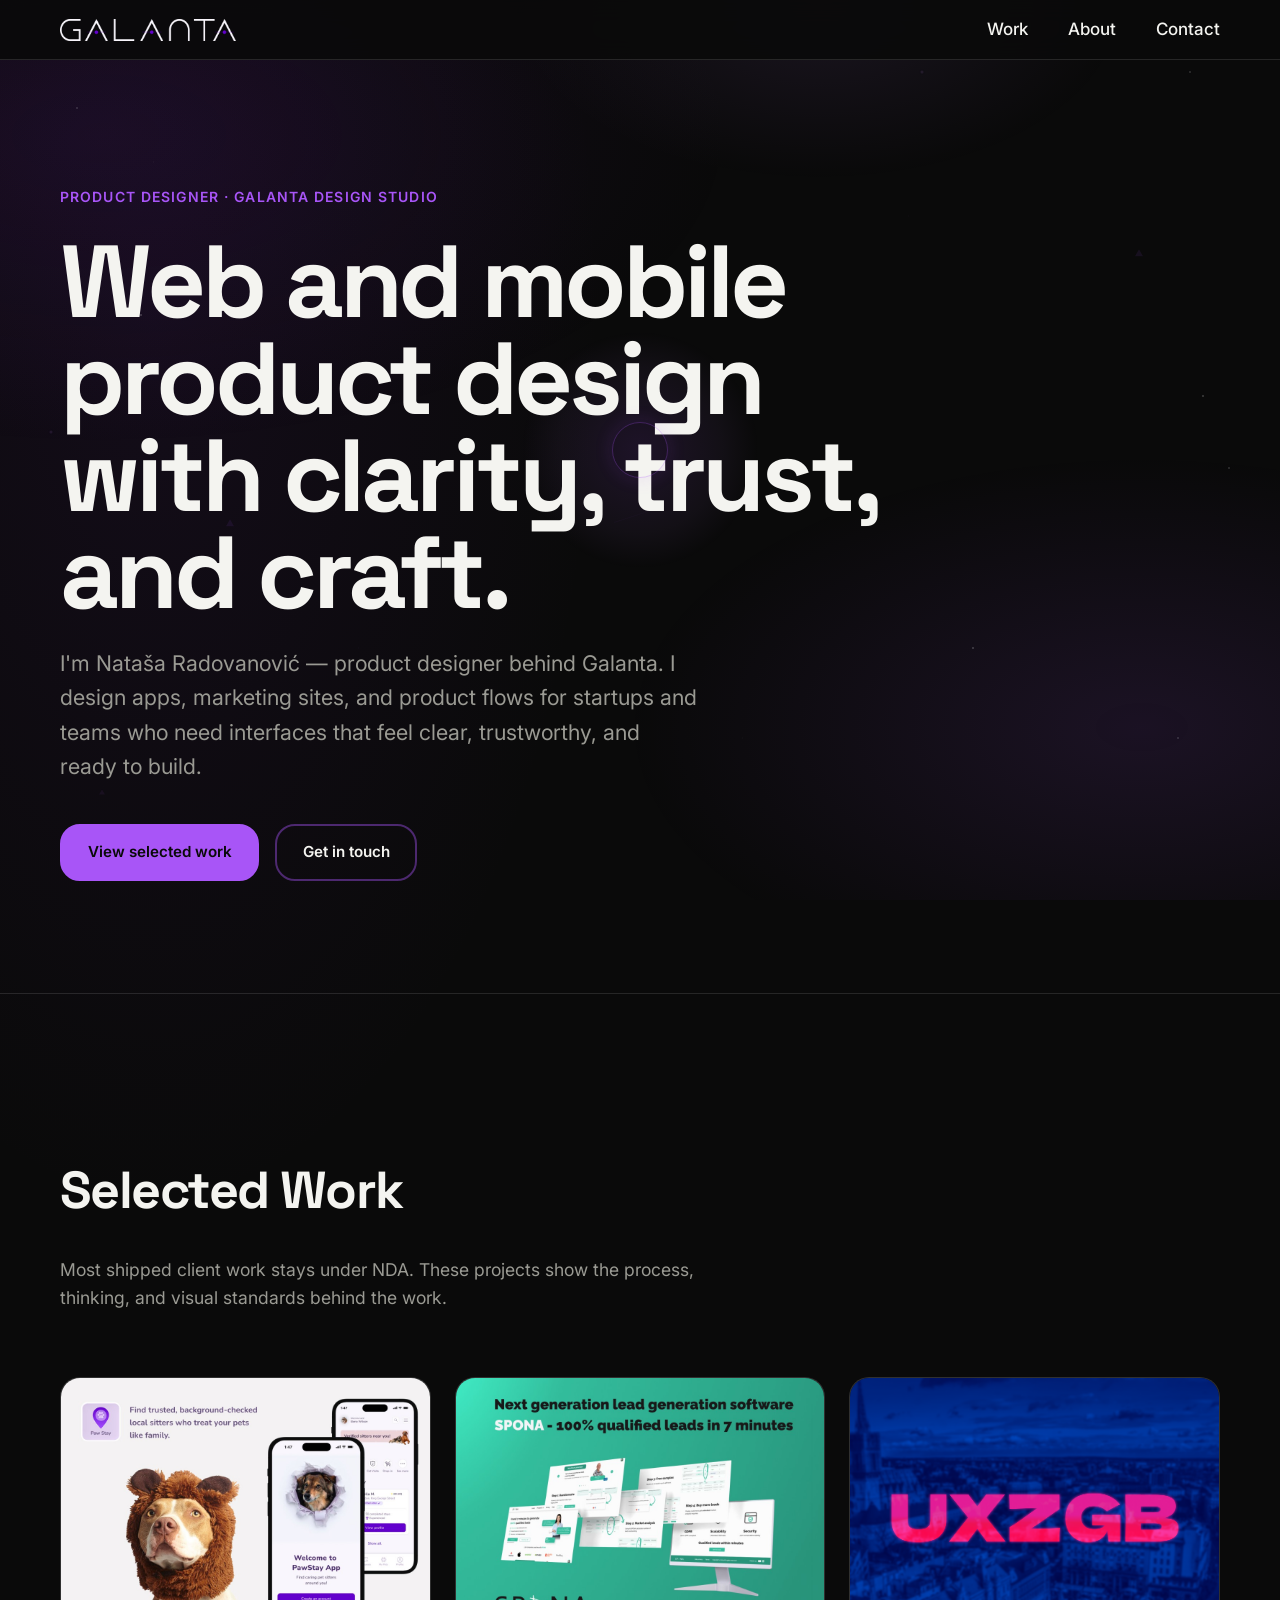
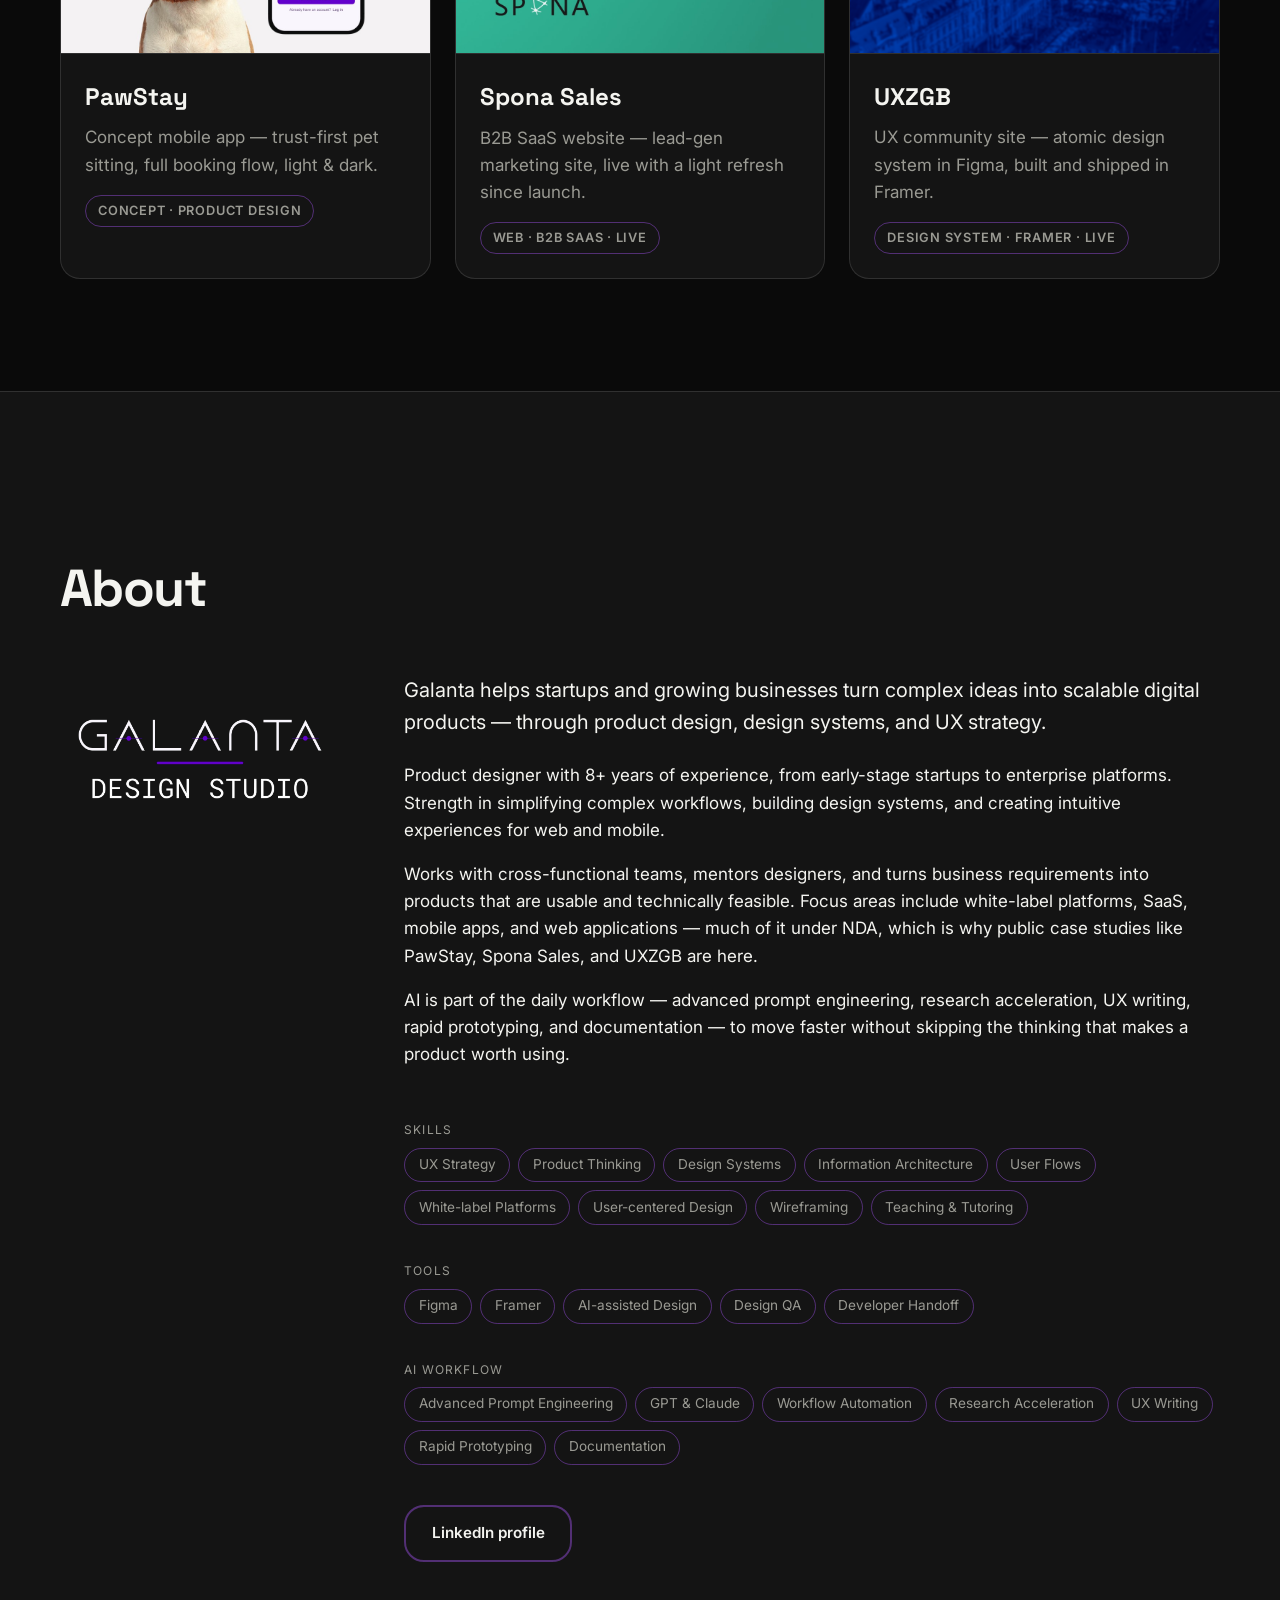
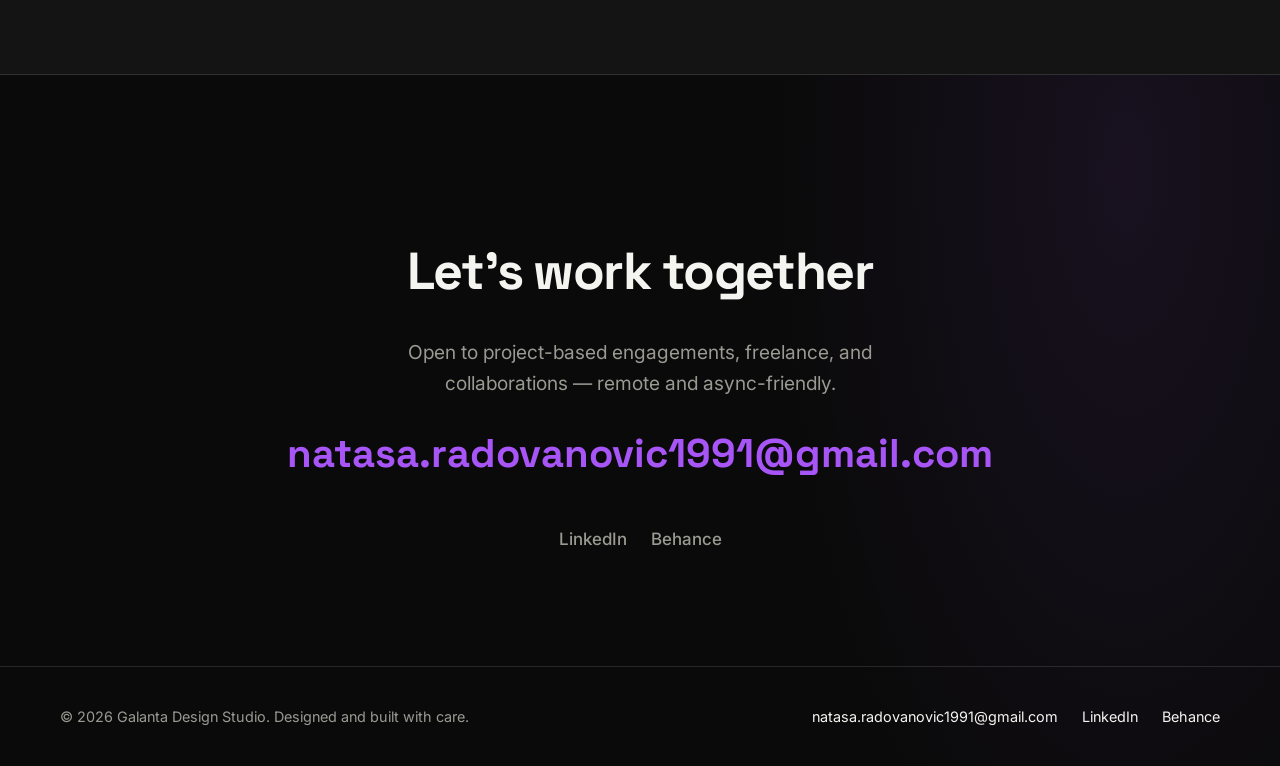
==== index.html @ ef981f68 "Spremno za objavu: responzivni sajt, mobilni meni, favicon i G ikonica. Ugrađena navigacija u HTML, " ====
<!DOCTYPE html>
<html lang="en">
<head>
  <meta charset="UTF-8">
  <meta name="viewport" content="width=device-width, initial-scale=1.0">
  <link rel="icon" href="/assets/images/galanta/favicon.png" type="image/png" sizes="32x32">
  <link rel="apple-touch-icon" href="/assets/images/galanta/icon-app.png">
  <title>Galanta Design Studio — Product Designer</title>
  <meta name="description" content="Galanta Design Studio — product design for web and mobile. Clarity, trust, and craft. Portfolio of Nataša Radovanović.">
  <meta name="author" content="Nataša Radovanović">
  <link rel="preconnect" href="https://fonts.googleapis.com">
  <link rel="preconnect" href="https://fonts.gstatic.com" crossorigin>
  <link href="https://fonts.googleapis.com/css2?family=Inter:wght@400;500;600&family=Space+Grotesk:wght@500;700&display=swap" rel="stylesheet">
  <link rel="stylesheet" href="assets/css/styles.css?v=5">
  <link rel="stylesheet" href="assets/css/effects.css?v=41">
  <script>
    if ('serviceWorker' in navigator) {
      navigator.serviceWorker.getRegistrations().then(function (regs) {
        regs.forEach(function (r) { r.unregister(); });
      });
    }
  </script>
</head>
<body>
  <a href="#main" class="skip-link">Skip to main content</a>
  <header class="site-header">
    <div class="container header__inner">
      <a class="logo" href="index.html" aria-label="Galanta Design Studio — Home">
        <img class="logo__image" src="/assets/images/galanta/logo-nav.png" alt="" width="1024" height="129">
      </a>
      <nav class="main-nav" aria-label="Primary navigation">
        <a href="#work">Work</a>
        <a href="#about">About</a>
        <a href="#contact">Contact</a>
      </nav>
      <button type="button" class="menu-toggle" aria-expanded="false" aria-controls="mobile-menu" aria-label="Open menu">
        <span class="menu-toggle__bar"></span>
        <span class="menu-toggle__bar"></span>
        <span class="menu-toggle__bar"></span>
      </button>
    </div>
  </header>
  <div id="mobile-menu" class="mobile-menu" hidden>
    <div class="mobile-menu__backdrop" data-menu-close tabindex="-1" aria-hidden="true"></div>
    <div class="mobile-menu__panel">
      <a class="mobile-menu__icon-link" href="index.html" aria-label="Galanta — Home">
        <img class="mobile-menu__icon" src="/assets/images/galanta/icon-app.png" alt="" width="80" height="80">
      </a>
      <nav class="mobile-menu__nav" aria-label="Mobile navigation">
        <a class="mobile-menu__link" href="#work">Work</a>
        <a class="mobile-menu__link" href="#about">About</a>
        <a class="mobile-menu__link" href="#contact">Contact</a>
      </nav>
    </div>
  </div>
  <main id="main">
    <section class="hero" id="hero">
      <div class="container">
        <p class="hero__eyebrow">Product Designer · Galanta Design Studio</p>
        <h1 class="hero__title">Web and mobile product design with clarity, trust, and craft.</h1>
        <p class="hero__subtitle">I'm Nataša Radovanović — product designer behind Galanta. I design apps, marketing sites, and product flows for startups and teams who need interfaces that feel clear, trustworthy, and ready to build.</p>
        <div class="hero__actions">
          <a href="#work" class="button button--primary">View selected work</a>
          <a href="#contact" class="button button--secondary">Get in touch</a>
        </div>
      </div>
    </section>

    <section class="work" id="work">
      <div class="container">
        <h2 class="section-title">Selected Work</h2>
        <p class="section-lead">Most shipped client work stays under NDA. These projects show the process, thinking, and visual standards behind the work.</p>
        <div class="work__grid" data-partial="partials/work-grid.html"></div>
      </div>
    </section>

    <section class="about" id="about">
      <div class="container">
        <h2 class="section-title">About</h2>
        <div class="about__layout">
          <div class="about__visual">
            <img class="about__logo" src="assets/images/galanta/logo-about.png" alt="Galanta Design Studio" width="1024" height="768" loading="lazy">
          </div>
          <div class="about__text">
            <p class="lead">Galanta helps startups and growing businesses turn complex ideas into scalable digital products — through product design, design systems, and UX strategy.</p>
            <p>Product designer with 8+ years of experience, from early-stage startups to enterprise platforms. Strength in simplifying complex workflows, building design systems, and creating intuitive experiences for web and mobile.</p>
            <p>Works with cross-functional teams, mentors designers, and turns business requirements into products that are usable and technically feasible. Focus areas include white-label platforms, SaaS, mobile apps, and web applications — much of it under NDA, which is why public case studies like PawStay, Spona Sales, and UXZGB are here.</p>
            <p>AI is part of the daily workflow — advanced prompt engineering, research acceleration, UX writing, rapid prototyping, and documentation — to move faster without skipping the thinking that makes a product worth using.</p>
            <div class="about__tag-groups">
              <div class="about__tag-group">
                <p class="about__tag-label">Skills</p>
                <ul class="about__tools">
                  <li>UX Strategy</li>
                  <li>Product Thinking</li>
                  <li>Design Systems</li>
                  <li>Information Architecture</li>
                  <li>User Flows</li>
                  <li>White-label Platforms</li>
                  <li>User-centered Design</li>
                  <li>Wireframing</li>
                  <li>Teaching &amp; Tutoring</li>
                </ul>
              </div>
              <div class="about__tag-group">
                <p class="about__tag-label">Tools</p>
                <ul class="about__tools">
                  <li>Figma</li>
                  <li>Framer</li>
                  <li>AI-assisted Design</li>
                  <li>Design QA</li>
                  <li>Developer Handoff</li>
                </ul>
              </div>
              <div class="about__tag-group">
                <p class="about__tag-label">AI workflow</p>
                <ul class="about__tools">
                  <li>Advanced Prompt Engineering</li>
                  <li>GPT &amp; Claude</li>
                  <li>Workflow Automation</li>
                  <li>Research Acceleration</li>
                  <li>UX Writing</li>
                  <li>Rapid Prototyping</li>
                  <li>Documentation</li>
                </ul>
              </div>
            </div>
            <a href="https://www.linkedin.com/in/natasa-radovanovic-b51b3b107/" class="button button--secondary" target="_blank" rel="noopener noreferrer">LinkedIn profile</a>
          </div>
        </div>
      </div>
    </section>

    <section class="contact" id="contact">
      <div class="container">
        <h2 class="section-title">Let's work together</h2>
        <p class="contact__text">Open to project-based engagements, freelance, and collaborations — remote and async-friendly.</p>
        <a href="mailto:natasa.radovanovic1991@gmail.com" class="contact__email">natasa.radovanovic1991@gmail.com</a>
        <div class="contact__socials">
          <a href="https://www.linkedin.com/in/natasa-radovanovic-b51b3b107/" target="_blank" rel="noopener noreferrer">LinkedIn</a>
          <a href="https://www.behance.net/natasaradovanovic" target="_blank" rel="noopener noreferrer">Behance</a>
        </div>
      </div>
    </section>
  </main>
  <footer class="site-footer" data-partial="partials/footer.html"></footer>
  <script src="assets/js/main.js?v=42" defer></script>
</body>
</html>
---- assets/css/styles.css ----
@import url('effects.css');

:root {
  --color-bg: #0a0a0a;
  --color-surface: #141414;
  --color-text: #f4f4f0;
  --color-muted: #9a9a93;
  --color-accent: #a855f7;
  --color-accent-hover: #c084fc;
  --color-accent-outline: rgba(168, 85, 247, 0.42);
  --color-accent-soft: rgba(168, 85, 247, 0.14);
  --color-border: rgba(244, 244, 240, 0.12);
  --font-display: 'Space Grotesk', sans-serif;
  --font-body: 'Inter', system-ui, -apple-system, sans-serif;
  --radius: 20px;
  --radius-pill: 20px;
  --max-width: 1160px;
  --nav-break: 800px;
  --space-xs: 0.5rem;
  --space-sm: 1rem;
  --space-md: 1.5rem;
  --space-lg: 2.5rem;
  --space-xl: 4rem;
  --space-2xl: 7rem;
}

*, *::before, *::after {
  box-sizing: border-box;
}

html {
  scroll-behavior: smooth;
  -webkit-text-size-adjust: 100%;
  text-size-adjust: 100%;
}

body {
  margin: 0;
  background: var(--color-bg);
  color: var(--color-text);
  font-family: var(--font-body);
  font-size: 1.0625rem;
  line-height: 1.6;
  -webkit-font-smoothing: antialiased;
  overflow-x: hidden;
}

img {
  max-width: 100%;
  display: block;
}

a {
  color: var(--color-text);
  text-decoration: none;
}

:focus-visible {
  outline: 3px solid var(--color-accent);
  outline-offset: 2px;
}

.skip-link {
  position: absolute;
  top: -100%;
  left: var(--space-sm);
  background: var(--color-accent);
  color: var(--color-bg);
  padding: var(--space-xs) var(--space-sm);
  font-weight: 600;
  z-index: 100;
}

.skip-link:focus {
  top: var(--space-sm);
}

.container {
  width: min(100% - var(--space-lg) * 2, var(--max-width));
  margin-inline: auto;
}

.section-title {
  font-family: var(--font-display);
  font-size: clamp(2rem, 5vw, 3.25rem);
  font-weight: 700;
  margin-bottom: var(--space-md);
  letter-spacing: -0.03em;
}

.section-lead {
  max-width: 640px;
  color: var(--color-muted);
  font-size: 1.1rem;
  margin: 0 0 var(--space-xl);
}

.button {
  display: inline-flex;
  align-items: center;
  justify-content: center;
  padding: 0.9rem 1.6rem;
  font-family: var(--font-body);
  font-weight: 600;
  font-size: 0.95rem;
  border: 2px solid transparent;
  border-radius: var(--radius);
  cursor: pointer;
  transition: background 0.2s ease, border-color 0.2s ease, color 0.2s ease, transform 0.15s ease;
}

@media (hover: hover) and (pointer: fine) {
  .button:hover {
    transform: translateY(-2px);
  }
}

.button--primary {
  background: var(--color-accent);
  color: var(--color-bg);
  border-color: var(--color-accent);
}

.button--primary:hover {
  background: var(--color-accent-hover);
  border-color: var(--color-accent-hover);
}

.button--secondary {
  background: transparent;
  color: var(--color-text);
  border-color: var(--color-accent-outline);
}

.button--secondary:hover {
  background: var(--color-accent-soft);
  color: var(--color-text);
  border-color: var(--color-accent-hover);
}

.site-header {
  position: sticky;
  top: 0;
  z-index: 100;
  background: rgba(10, 10, 10, 0.92);
  backdrop-filter: blur(12px);
  -webkit-backdrop-filter: blur(12px);
  border-bottom: 1px solid var(--color-border);
}

body.menu-open .site-header {
  z-index: 210;
}

body.menu-open {
  overflow: hidden;
}

.header__inner {
  display: flex;
  align-items: center;
  justify-content: space-between;
  padding-block: var(--space-sm);
}

.logo {
  display: inline-flex;
  align-items: center;
  line-height: 0;
  background: transparent;
}

.logo__image {
  display: block;
  height: auto;
  width: auto;
  max-height: clamp(1.2rem, 3.2vw, 2rem);
  max-width: min(11rem, 52vw);
  background: transparent;
}

.main-nav {
  display: flex;
  gap: var(--space-lg);
}

.main-nav a {
  font-weight: 500;
  position: relative;
}

.main-nav a::after {
  content: '';
  position: absolute;
  bottom: -4px;
  left: 0;
  width: 0;
  height: 2px;
  background: var(--color-accent);
  transition: width 0.2s ease;
}

.main-nav a:hover::after {
  width: 100%;
}

.menu-toggle {
  display: none;
  flex-direction: column;
  justify-content: center;
  align-items: center;
  gap: 5px;
  width: 44px;
  height: 44px;
  background: transparent;
  border: none;
  padding: 0;
  cursor: pointer;
  z-index: 211;
  flex-shrink: 0;
  position: relative;
}

.menu-toggle__bar {
  display: block;
  width: 26px;
  height: 2px;
  background: var(--color-text);
  border-radius: 1px;
  transition: transform 0.25s ease, opacity 0.2s ease;
  transform-origin: center;
}

.menu-toggle[aria-expanded='true'] .menu-toggle__bar:nth-child(1) {
  transform: translateY(7px) rotate(45deg);
}

.menu-toggle[aria-expanded='true'] .menu-toggle__bar:nth-child(2) {
  opacity: 0;
}

.menu-toggle[aria-expanded='true'] .menu-toggle__bar:nth-child(3) {
  transform: translateY(-7px) rotate(-45deg);
}

.mobile-menu {
  position: fixed;
  inset: 0;
  z-index: 200;
}

.mobile-menu[hidden] {
  display: none !important;
}

.mobile-menu:not([hidden]) {
  display: block;
}

.mobile-menu__backdrop {
  position: absolute;
  inset: 0;
  background: rgba(8, 8, 8, 0.82);
  backdrop-filter: blur(10px);
  -webkit-backdrop-filter: blur(10px);
  opacity: 0;
  transition: opacity 0.3s ease;
}

.mobile-menu:not([hidden]) .mobile-menu__backdrop {
  opacity: 1;
}

.mobile-menu__panel {
  position: relative;
  z-index: 1;
  display: flex;
  flex-direction: column;
  align-items: center;
  justify-content: center;
  min-height: 100%;
  padding: calc(var(--space-xl) + 3rem) var(--space-md) var(--space-xl);
  opacity: 0;
  transform: translateY(12px);
  transition: opacity 0.3s ease, transform 0.3s ease;
}

.mobile-menu:not([hidden]) .mobile-menu__panel {
  opacity: 1;
  transform: translateY(0);
}

.mobile-menu__icon-link {
  position: absolute;
  top: var(--space-md);
  left: var(--space-md);
  line-height: 0;
}

.mobile-menu__icon {
  display: block;
  width: 44px;
  height: 44px;
  border-radius: 10px;
}

.mobile-menu__nav {
  display: flex;
  flex-direction: column;
  align-items: center;
  gap: var(--space-sm);
  width: 100%;
  max-width: 280px;
}

.mobile-menu__link {
  display: block;
  width: 100%;
  padding: 0.85rem 1.25rem;
  font-family: var(--font-display);
  font-size: clamp(1.75rem, 8vw, 2.25rem);
  font-weight: 700;
  text-align: center;
  letter-spacing: -0.02em;
  color: var(--color-text);
  border: 1px solid transparent;
  border-radius: var(--radius);
  transition: background 0.2s ease, border-color 0.2s ease, color 0.2s ease;
}

.mobile-menu__link:active,
.mobile-menu__link:focus-visible {
  background: var(--color-accent-soft);
  border-color: var(--color-accent-outline);
  color: var(--color-accent-hover);
}

@media (hover: hover) and (pointer: fine) {
  .mobile-menu__link:hover {
    background: var(--color-accent-soft);
    border-color: var(--color-accent-hover);
    color: var(--color-accent-hover);
  }
}

.hero {
  padding-block: var(--space-2xl);
  border-bottom: 1px solid var(--color-border);
}

.hero__eyebrow {
  color: var(--color-accent);
  font-weight: 600;
  text-transform: uppercase;
  letter-spacing: 0.08em;
  font-size: 0.875rem;
  margin-bottom: var(--space-md);
}

.hero__title {
  font-family: var(--font-display);
  font-size: clamp(2.75rem, 8vw, 6.5rem);
  font-weight: 700;
  line-height: 0.95;
  letter-spacing: -0.04em;
  margin: 0 0 var(--space-md);
  max-width: 900px;
}

.hero__subtitle {
  color: var(--color-muted);
  font-size: clamp(1.1rem, 2vw, 1.35rem);
  max-width: 640px;
  margin-bottom: var(--space-lg);
}

.hero__actions {
  display: flex;
  gap: var(--space-sm);
  flex-wrap: wrap;
}

.work {
  padding-block: var(--space-2xl);
}

.work__grid {
  display: grid;
  grid-template-columns: repeat(auto-fit, minmax(320px, 1fr));
  gap: var(--space-md);
}

.case-card {
  background: var(--color-surface);
  border: 1px solid var(--color-border);
  border-radius: var(--radius);
  overflow: hidden;
  transition: border-color 0.2s ease, box-shadow 0.2s ease, transform 0.2s ease;
}

@media (hover: hover) and (pointer: fine) {
  .case-card:hover {
    transform: translateY(-6px);
    border-color: var(--color-accent-outline);
    box-shadow: 0 12px 40px rgba(168, 85, 247, 0.08);
  }

  .case-card:hover .case-card__tag {
    background: var(--color-accent-soft);
    border-color: var(--color-accent-hover);
    color: var(--color-accent-hover);
  }

  .about__tools li:hover {
    background: var(--color-accent-soft);
    border-color: var(--color-accent-hover);
    color: var(--color-accent-hover);
  }
}

.case-card__link {
  display: block;
}

.case-card__media {
  aspect-ratio: 4 / 3;
  overflow: hidden;
  border-bottom: 1px solid var(--color-border);
}

.case-card__media img,
.case-card__image {
  width: 100%;
  height: 100%;
  object-fit: cover;
  object-position: top center;
}

.case-card__placeholder {
  width: 100%;
  height: 100%;
  display: flex;
  align-items: center;
  justify-content: center;
  background: linear-gradient(135deg, #1a1a1a, #2a2a2a);
  color: var(--color-muted);
  font-size: 0.9rem;
}

.case-card__body {
  padding: var(--space-md);
}

.case-card__body h3 {
  font-family: var(--font-display);
  font-size: 1.5rem;
  font-weight: 700;
  margin: 0 0 var(--space-xs);
}

.case-card__body p {
  color: var(--color-muted);
  margin: 0 0 var(--space-sm);
}

.case-card__tag {
  display: inline-block;
  font-size: 0.8rem;
  font-weight: 600;
  text-transform: uppercase;
  letter-spacing: 0.06em;
  color: var(--color-muted);
  border: 1px solid var(--color-accent-outline);
  border-radius: var(--radius-pill);
  padding: 0.3rem 0.75rem;
  transition: background 0.2s ease, border-color 0.2s ease, color 0.2s ease;
}

.case-card--external .case-card__body h3::after {
  content: " ↗";
  font-size: 0.75em;
  color: var(--color-muted);
}

.about {
  padding-block: var(--space-2xl);
  background: var(--color-surface);
  border-block: 1px solid var(--color-border);
}

.about__layout {
  display: grid;
  grid-template-columns: 280px 1fr;
  gap: var(--space-xl);
  align-items: start;
}

.about__visual {
  position: sticky;
  top: 100px;
}

.about__logo {
  display: block;
  width: 100%;
  height: auto;
  background: transparent;
}

.about__placeholder {
  width: 100%;
  aspect-ratio: 1 / 1;
  display: flex;
  align-items: center;
  justify-content: center;
  background: linear-gradient(135deg, #1a1a1a, #2a2a2a);
  color: var(--color-muted);
  font-size: 0.9rem;
  border: 1px solid var(--color-border);
}

.about__text .lead {
  font-size: 1.25rem;
  color: var(--color-text);
  margin-bottom: var(--space-md);
}

.about__tools {
  display: flex;
  flex-wrap: wrap;
  gap: var(--space-xs);
  list-style: none;
  padding: 0;
  margin: 0;
}

.about__tag-groups {
  display: flex;
  flex-direction: column;
  gap: var(--space-md);
  margin: var(--space-lg) 0;
}

.about__tag-label {
  font-size: 0.75rem;
  text-transform: uppercase;
  letter-spacing: 0.1em;
  color: var(--color-muted);
  margin-bottom: var(--space-xs);
}

.about__tools li {
  background: transparent;
  border: 1px solid var(--color-accent-outline);
  border-radius: var(--radius-pill);
  padding: 0.35rem 0.85rem;
  font-size: 0.85rem;
  color: var(--color-muted);
  transition: background 0.2s ease, border-color 0.2s ease, color 0.2s ease;
}

.contact {
  padding-block: var(--space-2xl);
  text-align: center;
}

.contact__text {
  color: var(--color-muted);
  font-size: 1.2rem;
  max-width: 540px;
  margin: 0 auto var(--space-md);
}

.contact__email {
  display: inline-block;
  font-family: var(--font-display);
  font-size: clamp(1.15rem, 4.5vw, 2.5rem);
  font-weight: 700;
  color: var(--color-accent);
  margin-bottom: var(--space-lg);
  word-break: break-word;
}

.contact__email:hover {
  color: var(--color-accent-hover);
}

.contact__socials {
  display: flex;
  justify-content: center;
  gap: var(--space-md);
}

.contact__socials a {
  font-weight: 500;
  color: var(--color-muted);
}

.contact__socials a:hover {
  color: var(--color-text);
}

.site-footer {
  border-top: 1px solid var(--color-border);
  padding-block: var(--space-md);
}

.footer__inner {
  display: flex;
  justify-content: space-between;
  align-items: center;
  gap: var(--space-md);
  font-size: 0.9rem;
  color: var(--color-muted);
}

.footer__links {
  display: flex;
  flex-wrap: wrap;
  gap: var(--space-md);
}

.footer__inner a:hover {
  color: var(--color-text);
}

@media (max-width: 800px) {
  :root {
    --space-lg: 2rem;
    --space-xl: 2.75rem;
    --space-2xl: 4.5rem;
  }

  .container {
    width: min(100% - var(--space-md) * 2, var(--max-width));
  }

  body {
    font-size: 1rem;
  }

  .main-nav {
    display: none !important;
  }

  .menu-toggle {
    display: flex !important;
  }

  .header__inner {
    gap: var(--space-sm);
  }

  .logo {
    flex: 1;
    min-width: 0;
  }

  .hero {
    padding-block: var(--space-xl);
  }

  .hero__title {
    font-size: clamp(2rem, 9vw, 2.75rem);
    line-height: 1.05;
  }

  .hero__subtitle {
    font-size: clamp(1rem, 4vw, 1.15rem);
  }

  .section-title {
    font-size: clamp(1.65rem, 7vw, 2.25rem);
  }

  .section-lead {
    font-size: 1rem;
    margin-bottom: var(--space-lg);
  }

  .work__grid {
    grid-template-columns: 1fr;
  }

  .case-card__body h3 {
    font-size: 1.25rem;
  }

  .about {
    padding-block: var(--space-xl);
  }

  .about__layout {
    grid-template-columns: 1fr;
    gap: var(--space-lg);
  }

  .about__visual {
    position: static;
    max-width: min(220px, 70vw);
    margin-inline: auto;
  }

  .about__text .lead {
    font-size: 1.1rem;
  }

  .hero__actions {
    flex-direction: column;
    align-items: stretch;
  }

  .button {
    width: 100%;
  }

  .contact {
    padding-block: var(--space-xl);
  }

  .contact__text {
    font-size: 1.05rem;
    padding-inline: var(--space-xs);
  }

  .contact__socials {
    flex-direction: column;
    gap: var(--space-sm);
  }

  .footer__inner {
    flex-direction: column;
    gap: var(--space-sm);
    text-align: center;
  }

  .footer__links {
    justify-content: center;
  }
}

@media (min-width: 801px) and (max-width: 1024px) {
  .work__grid {
    grid-template-columns: repeat(2, 1fr);
  }

  .about__layout {
    grid-template-columns: 220px 1fr;
    gap: var(--space-lg);
  }
}

@media (prefers-reduced-motion: reduce) {
  html {
    scroll-behavior: auto;
  }

  *, *::before, *::after {
    animation-duration: 0.01ms !important;
    transition-duration: 0.01ms !important;
  }
}
---- assets/css/effects.css ----
/* Galaxy atmosphere + cursor reveal — subtle size, brand purple */

:root {
  --galaxy-ring: rgba(168, 85, 247, 0.28);
  --galaxy-ring-active: rgba(192, 132, 252, 0.4);
}

body.is-galaxy-active {
  background:
    radial-gradient(ellipse 70% 45% at 12% 8%, rgba(88, 28, 135, 0.12), transparent 50%),
    radial-gradient(ellipse 55% 40% at 88% 85%, rgba(168, 85, 247, 0.09), transparent 50%),
    var(--color-bg);
}

body.galaxy-paused .galaxy-field,
body.galaxy-paused .cursor-ring {
  opacity: 0;
  transition: opacity 0.2s ease;
}

.site-header {
  position: sticky;
  top: 0;
  z-index: 100;
}

main,
.site-footer {
  position: relative;
  z-index: 1;
}

.galaxy-field {
  position: fixed;
  inset: 0;
  pointer-events: none;
  z-index: 0;
  overflow: hidden;
  transition: opacity 0.2s ease;
}

.galaxy-field__nebula {
  position: absolute;
  inset: -20%;
  background:
    radial-gradient(ellipse 50% 35% at 20% 25%, rgba(88, 28, 135, 0.15), transparent 70%),
    radial-gradient(ellipse 40% 30% at 78% 72%, rgba(168, 85, 247, 0.11), transparent 72%),
    radial-gradient(ellipse 25% 20% at 60% 15%, rgba(192, 132, 252, 0.09), transparent 68%);
  will-change: transform;
}

.galaxy-field__dust {
  position: absolute;
  inset: 0;
  opacity: 0.09;
  background-image:
    radial-gradient(1px 1px at 12% 18%, rgba(255, 255, 255, 0.65), transparent),
    radial-gradient(1px 1px at 28% 72%, rgba(192, 132, 252, 0.55), transparent),
    radial-gradient(1px 1px at 44% 34%, rgba(168, 85, 247, 0.5), transparent),
    radial-gradient(1px 1px at 58% 82%, rgba(255, 255, 255, 0.45), transparent),
    radial-gradient(1px 1px at 71% 24%, rgba(192, 132, 252, 0.55), transparent),
    radial-gradient(1px 1px at 86% 58%, rgba(168, 85, 247, 0.45), transparent);
}

.galaxy-field__ambient {
  position: absolute;
  inset: 0;
  pointer-events: none;
}

.galaxy-ambient {
  position: absolute;
  pointer-events: none;
  transform: translate(-50%, -50%);
  opacity: 0.2;
  transition: opacity 0.35s ease, transform 0.35s ease, filter 0.35s ease;
}

.galaxy-ambient--star {
  width: 2px;
  height: 2px;
  border-radius: 50%;
  background: rgba(255, 255, 255, 0.8);
  box-shadow: 0 0 5px rgba(192, 132, 252, 0.35);
}

.galaxy-ambient--triangle {
  width: 0;
  height: 0;
  border-left: 3px solid transparent;
  border-right: 3px solid transparent;
  border-bottom: 5px solid rgba(168, 85, 247, 0.35);
}

.galaxy-ambient--dot {
  width: 3px;
  height: 3px;
  border-radius: 50%;
  background: rgba(192, 132, 252, 0.5);
  box-shadow: 0 0 6px rgba(168, 85, 247, 0.3);
}

.galaxy-ambient.is-near {
  opacity: 0.75;
  transform: translate(-50%, -50%) scale(1.5);
  filter: drop-shadow(0 0 6px rgba(168, 85, 247, 0.5));
}

.galaxy-field__spotlight {
  position: absolute;
  inset: 0;
  pointer-events: none;
}

.galaxy-field__reveal {
  position: absolute;
  inset: 0;
}

.galaxy-field__objects {
  position: absolute;
  inset: 0;
}

.galaxy-field__anchors {
  position: absolute;
  inset: 0;
  pointer-events: none;
}

.galaxy-object {
  position: absolute;
  pointer-events: none;
  opacity: 0.4;
}

.galaxy-object--star {
  width: 2px;
  height: 2px;
  border-radius: 50%;
  background: rgba(255, 255, 255, 0.8);
  box-shadow: 0 0 5px rgba(192, 132, 252, 0.45);
}

.galaxy-object--star-accent {
  width: 2px;
  height: 2px;
  box-shadow: 0 0 6px rgba(168, 85, 247, 0.5);
}

.galaxy-object--triangle {
  width: 0;
  height: 0;
  border-left: 4px solid transparent;
  border-right: 4px solid transparent;
  border-bottom: 7px solid rgba(168, 85, 247, 0.18);
  opacity: 0.3;
}

.galaxy-object--triangle::after {
  content: '';
  position: absolute;
  top: 2px;
  left: -1px;
  width: 2px;
  height: 2px;
  border-radius: 50%;
  background: rgba(192, 132, 252, 0.4);
}

.galaxy-object--line {
  height: 1px;
  transform-origin: left center;
  background: linear-gradient(90deg, rgba(168, 85, 247, 0.18), transparent);
  opacity: 0.3;
}

.galaxy-anchor {
  position: absolute;
  transform: translate(-50%, -50%);
  width: 28px;
  height: 28px;
  padding: 0;
  border: none;
  background: transparent;
  cursor: default;
  pointer-events: auto;
  opacity: 0.22;
  transition: opacity 0.35s ease, transform 0.35s ease, filter 0.35s ease;
}

.galaxy-anchor::after {
  content: '';
  position: absolute;
  top: 50%;
  left: 50%;
  width: 18px;
  height: 18px;
  transform: translate(-50%, -50%) scale(0.5);
  border-radius: 50%;
  background: radial-gradient(circle, rgba(192, 132, 252, 0.22) 0%, transparent 72%);
  opacity: 0;
  transition: opacity 0.4s ease, transform 0.4s ease;
  pointer-events: none;
}

.galaxy-anchor::before {
  content: '';
  position: absolute;
  top: 50%;
  left: 50%;
  transform: translate(-50%, -50%);
}

.galaxy-anchor--star::before {
  width: 2px;
  height: 2px;
  border-radius: 50%;
  background: #fff;
  box-shadow: 0 0 6px rgba(192, 132, 252, 0.45);
}

.galaxy-anchor--triangle::before {
  width: 0;
  height: 0;
  border-left: 4px solid transparent;
  border-right: 4px solid transparent;
  border-bottom: 7px solid rgba(168, 85, 247, 0.4);
  background: transparent;
  box-shadow: none;
  transform: translate(-50%, -40%);
}

.galaxy-anchor:hover,
.galaxy-anchor.is-near {
  opacity: 0.9;
  transform: translate(-50%, -50%) scale(1.4);
  filter: drop-shadow(0 0 10px rgba(168, 85, 247, 0.6));
}

.galaxy-anchor:hover::after,
.galaxy-anchor.is-near::after {
  opacity: 1;
  transform: translate(-50%, -50%) scale(1);
}

.galaxy-anchor--star:hover::before,
.galaxy-anchor--star.is-near::before {
  box-shadow:
    0 0 8px rgba(192, 132, 252, 0.7),
    0 0 14px rgba(168, 85, 247, 0.35);
}

.galaxy-anchor--triangle:hover::before,
.galaxy-anchor--triangle.is-near::before {
  border-bottom-color: rgba(192, 132, 252, 0.75);
}

.cursor-ring {
  position: fixed;
  top: 0;
  left: 0;
  width: 56px;
  height: 56px;
  border: 1px solid var(--galaxy-ring);
  border-radius: 50%;
  pointer-events: none;
  z-index: 9999;
  will-change: transform, opacity;
  transition: width 0.3s ease, height 0.3s ease, border-color 0.3s ease, opacity 0.2s ease;
  box-shadow: 0 0 20px rgba(168, 85, 247, 0.12);
}

.cursor-ring--active {
  width: 68px;
  height: 68px;
  border-color: var(--galaxy-ring-active);
  box-shadow: 0 0 28px rgba(168, 85, 247, 0.18);
}

@media (max-width: 800px) {
  .cursor-ring {
    display: none;
  }

  .galaxy-field__anchors {
    display: none;
  }

  body.is-galaxy-active {
    background: var(--color-bg);
  }

  .galaxy-field {
    display: none;
  }
}
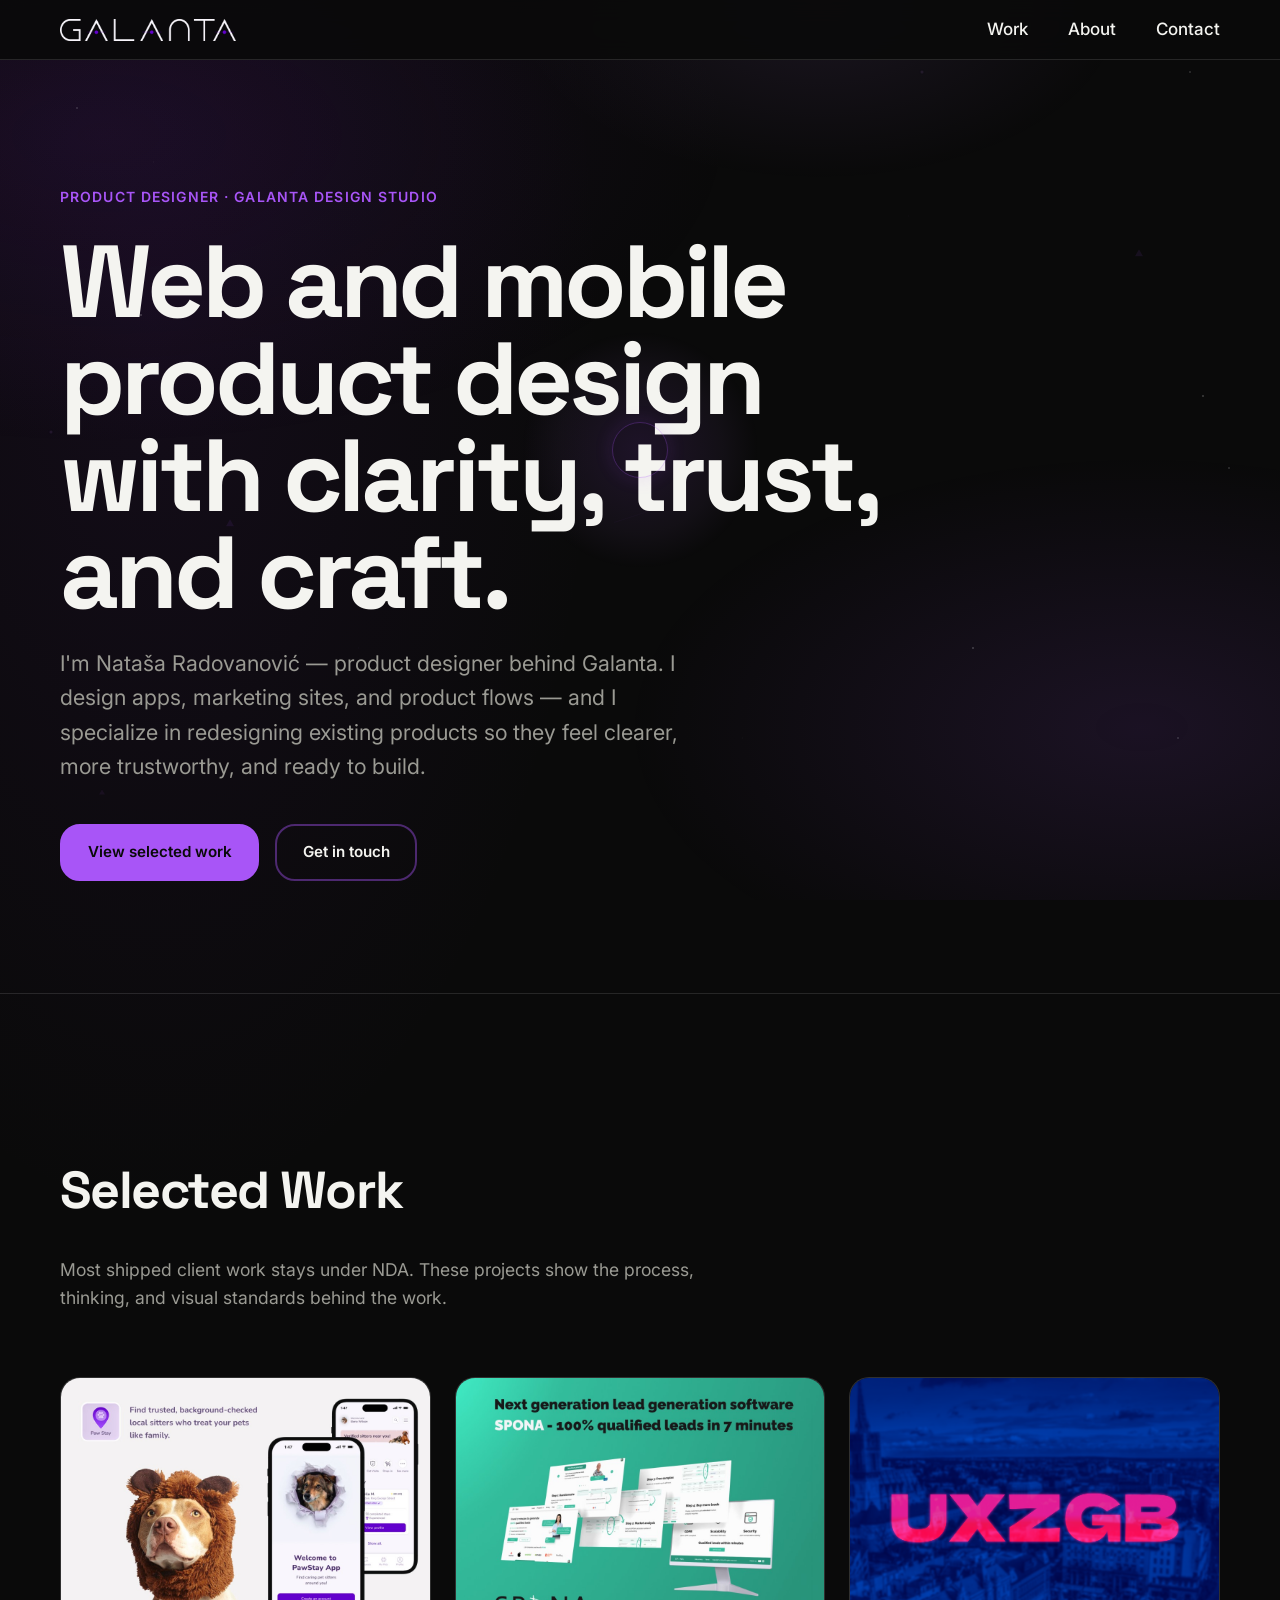
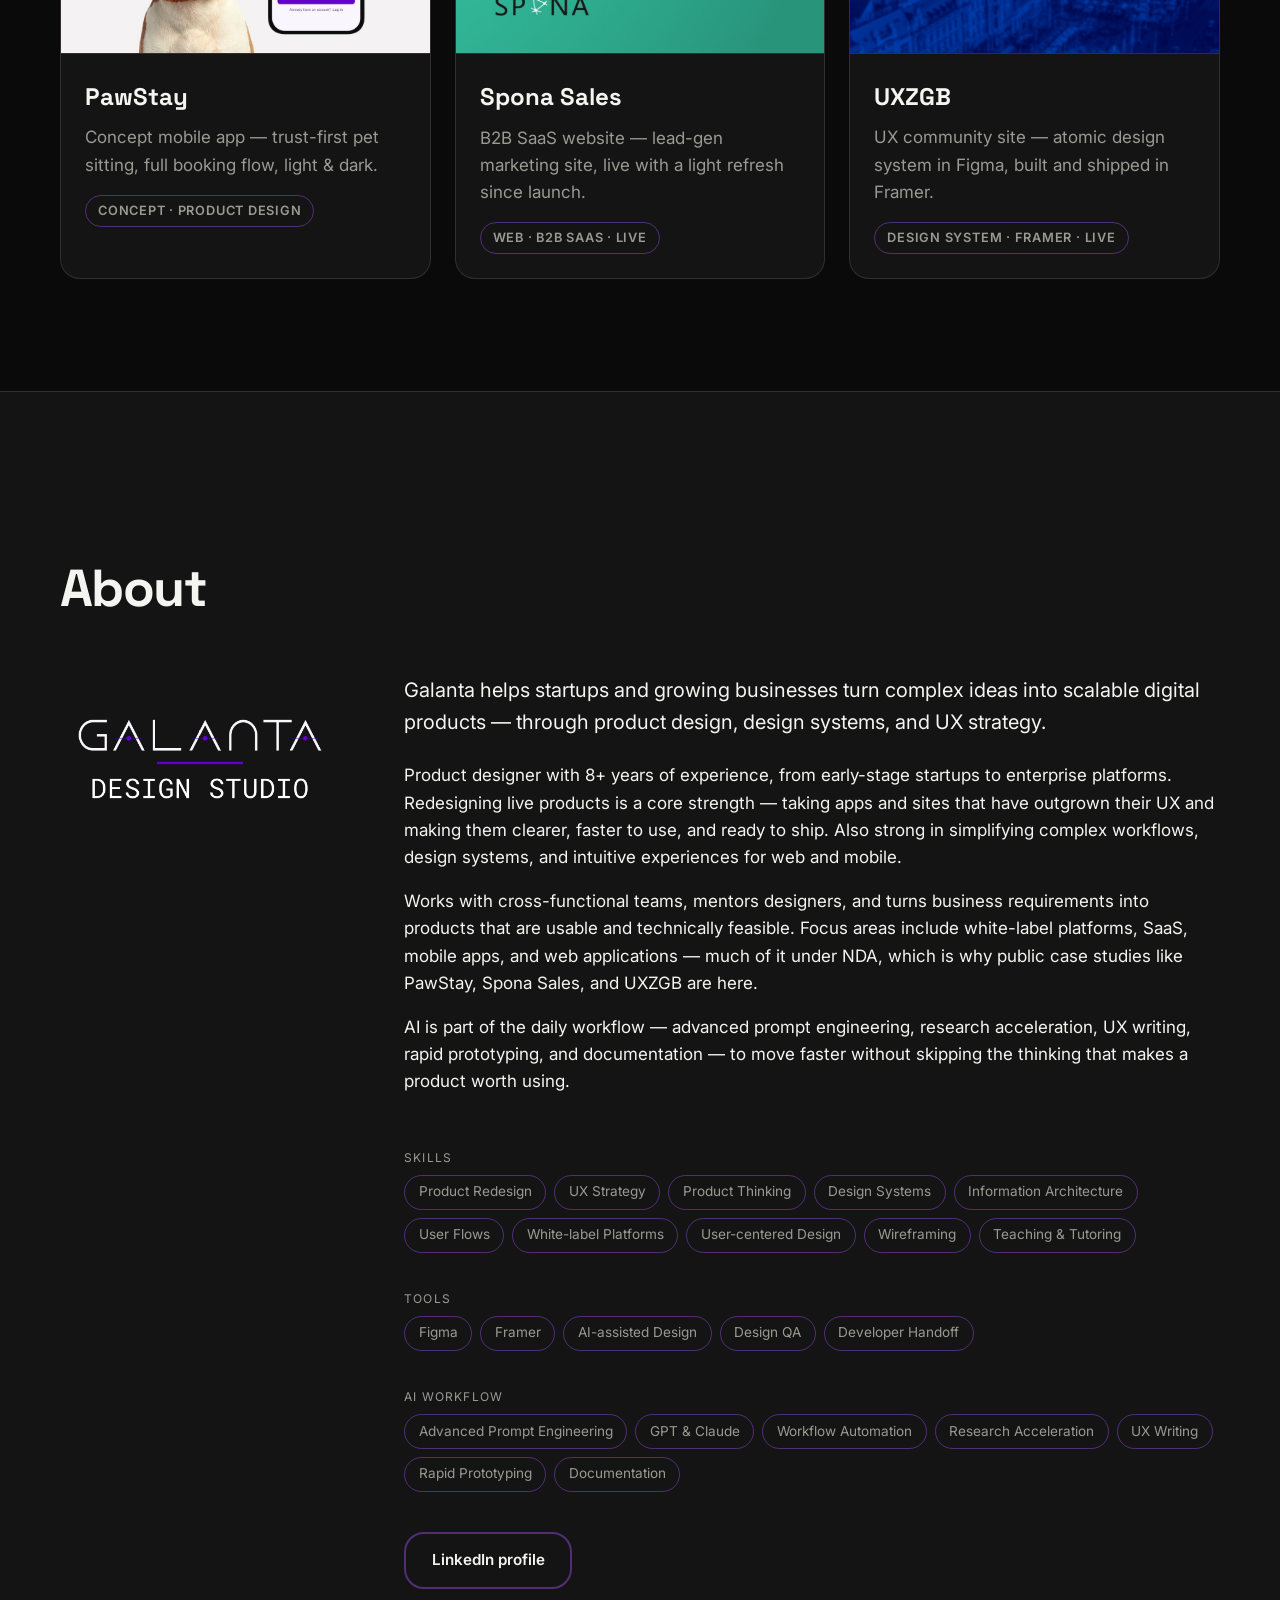
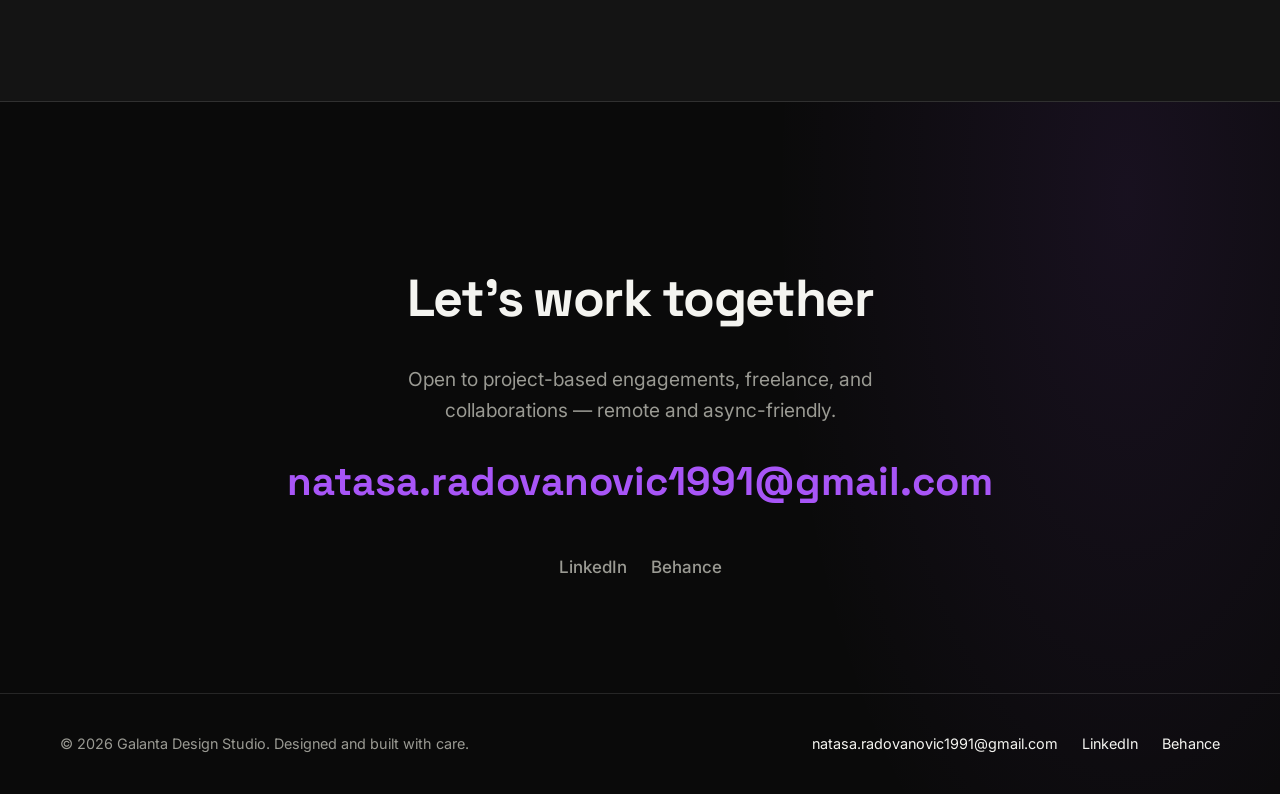
==== commit 190bc3ed: "Dodat fokus na redizajn postojećih proizvoda" ====
--- a/index.html
+++ b/index.html
@@ -6,7 +6,7 @@
   <link rel="icon" href="/assets/images/galanta/favicon.png" type="image/png" sizes="32x32">
   <link rel="apple-touch-icon" href="/assets/images/galanta/icon-app.png">
   <title>Galanta Design Studio — Product Designer</title>
-  <meta name="description" content="Galanta Design Studio — product design for web and mobile. Clarity, trust, and craft. Portfolio of Nataša Radovanović.">
+  <meta name="description" content="Galanta Design Studio — product design for web and mobile. Specializing in redesigning existing products. Clarity, trust, and craft. Portfolio of Nataša Radovanović.">
   <meta name="author" content="Nataša Radovanović">
   <link rel="preconnect" href="https://fonts.googleapis.com">
   <link rel="preconnect" href="https://fonts.gstatic.com" crossorigin>
@@ -58,7 +58,7 @@
       <div class="container">
         <p class="hero__eyebrow">Product Designer · Galanta Design Studio</p>
         <h1 class="hero__title">Web and mobile product design with clarity, trust, and craft.</h1>
-        <p class="hero__subtitle">I'm Nataša Radovanović — product designer behind Galanta. I design apps, marketing sites, and product flows for startups and teams who need interfaces that feel clear, trustworthy, and ready to build.</p>
+        <p class="hero__subtitle">I'm Nataša Radovanović — product designer behind Galanta. I design apps, marketing sites, and product flows — and I specialize in redesigning existing products so they feel clearer, more trustworthy, and ready to build.</p>
         <div class="hero__actions">
           <a href="#work" class="button button--primary">View selected work</a>
           <a href="#contact" class="button button--secondary">Get in touch</a>
@@ -83,13 +83,14 @@
           </div>
           <div class="about__text">
             <p class="lead">Galanta helps startups and growing businesses turn complex ideas into scalable digital products — through product design, design systems, and UX strategy.</p>
-            <p>Product designer with 8+ years of experience, from early-stage startups to enterprise platforms. Strength in simplifying complex workflows, building design systems, and creating intuitive experiences for web and mobile.</p>
+            <p>Product designer with 8+ years of experience, from early-stage startups to enterprise platforms. Redesigning live products is a core strength — taking apps and sites that have outgrown their UX and making them clearer, faster to use, and ready to ship. Also strong in simplifying complex workflows, design systems, and intuitive experiences for web and mobile.</p>
             <p>Works with cross-functional teams, mentors designers, and turns business requirements into products that are usable and technically feasible. Focus areas include white-label platforms, SaaS, mobile apps, and web applications — much of it under NDA, which is why public case studies like PawStay, Spona Sales, and UXZGB are here.</p>
             <p>AI is part of the daily workflow — advanced prompt engineering, research acceleration, UX writing, rapid prototyping, and documentation — to move faster without skipping the thinking that makes a product worth using.</p>
             <div class="about__tag-groups">
               <div class="about__tag-group">
                 <p class="about__tag-label">Skills</p>
                 <ul class="about__tools">
+                  <li>Product Redesign</li>
                   <li>UX Strategy</li>
                   <li>Product Thinking</li>
                   <li>Design Systems</li>
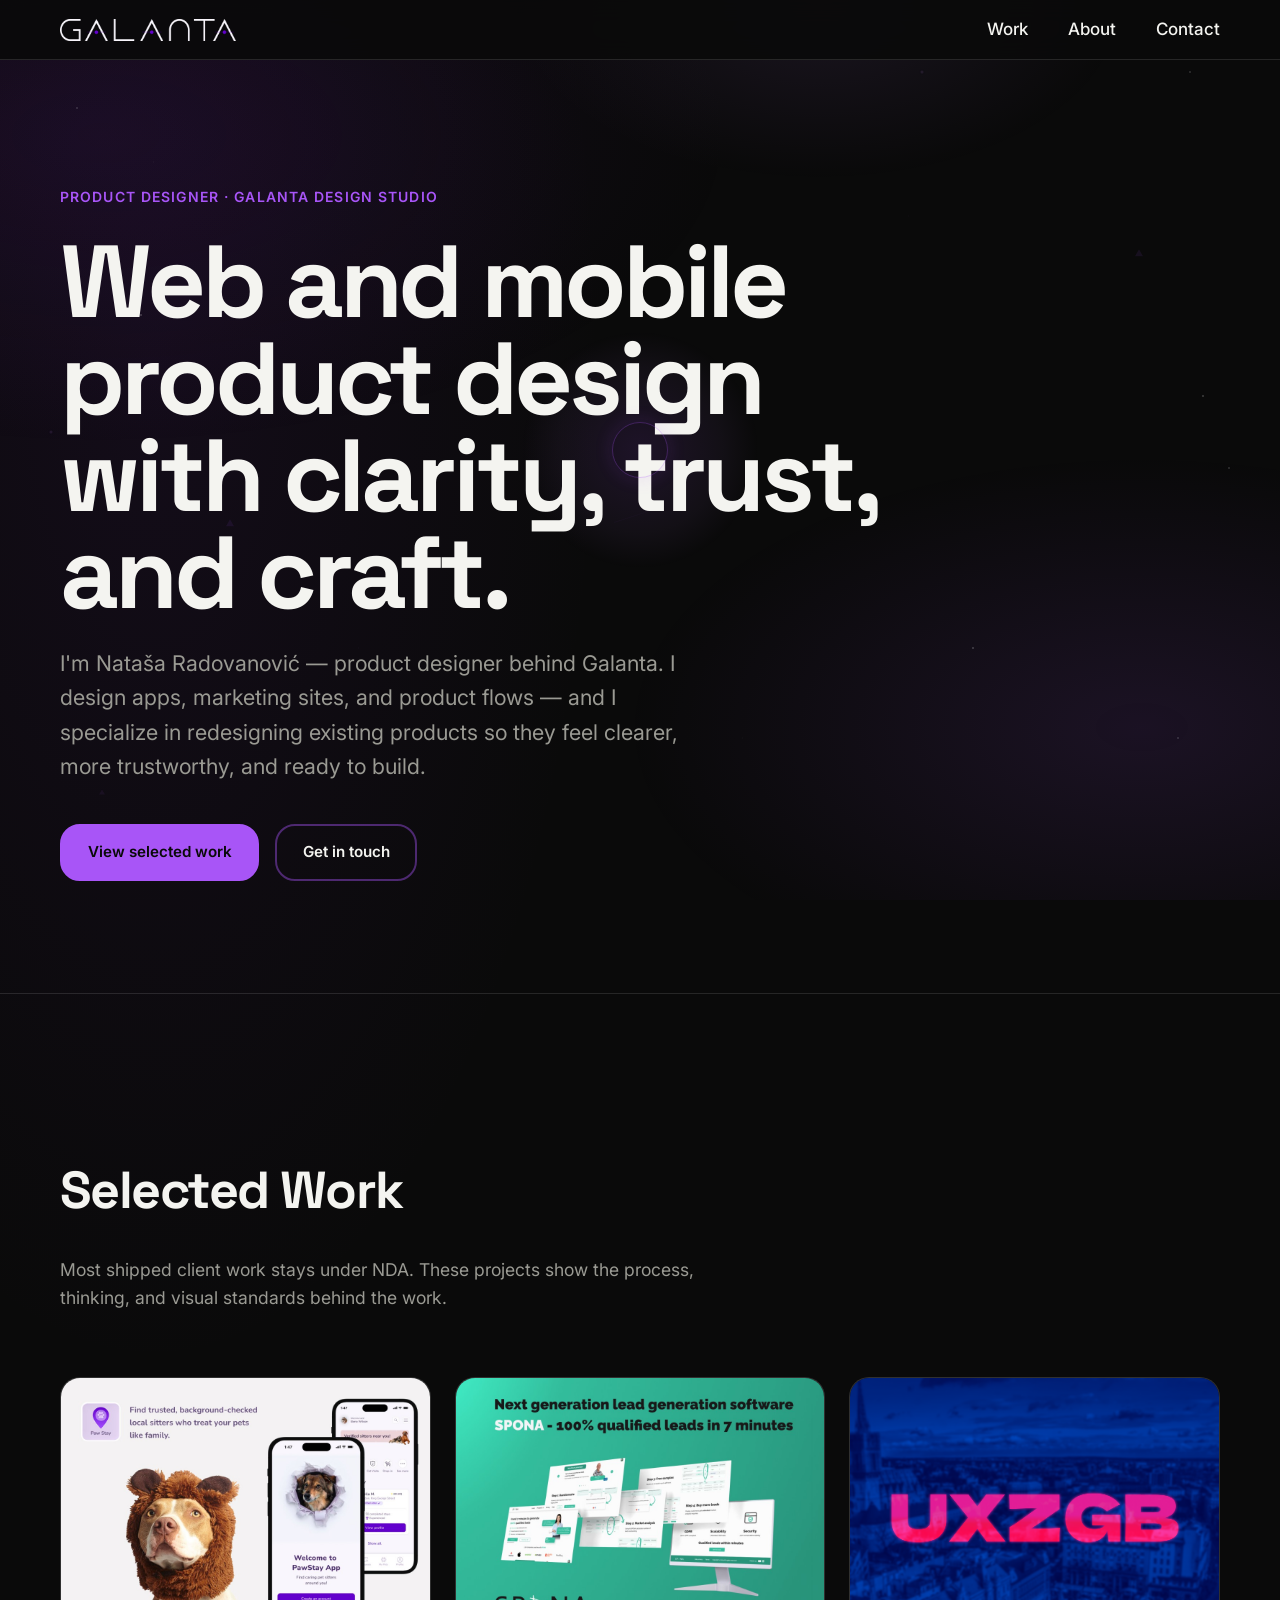
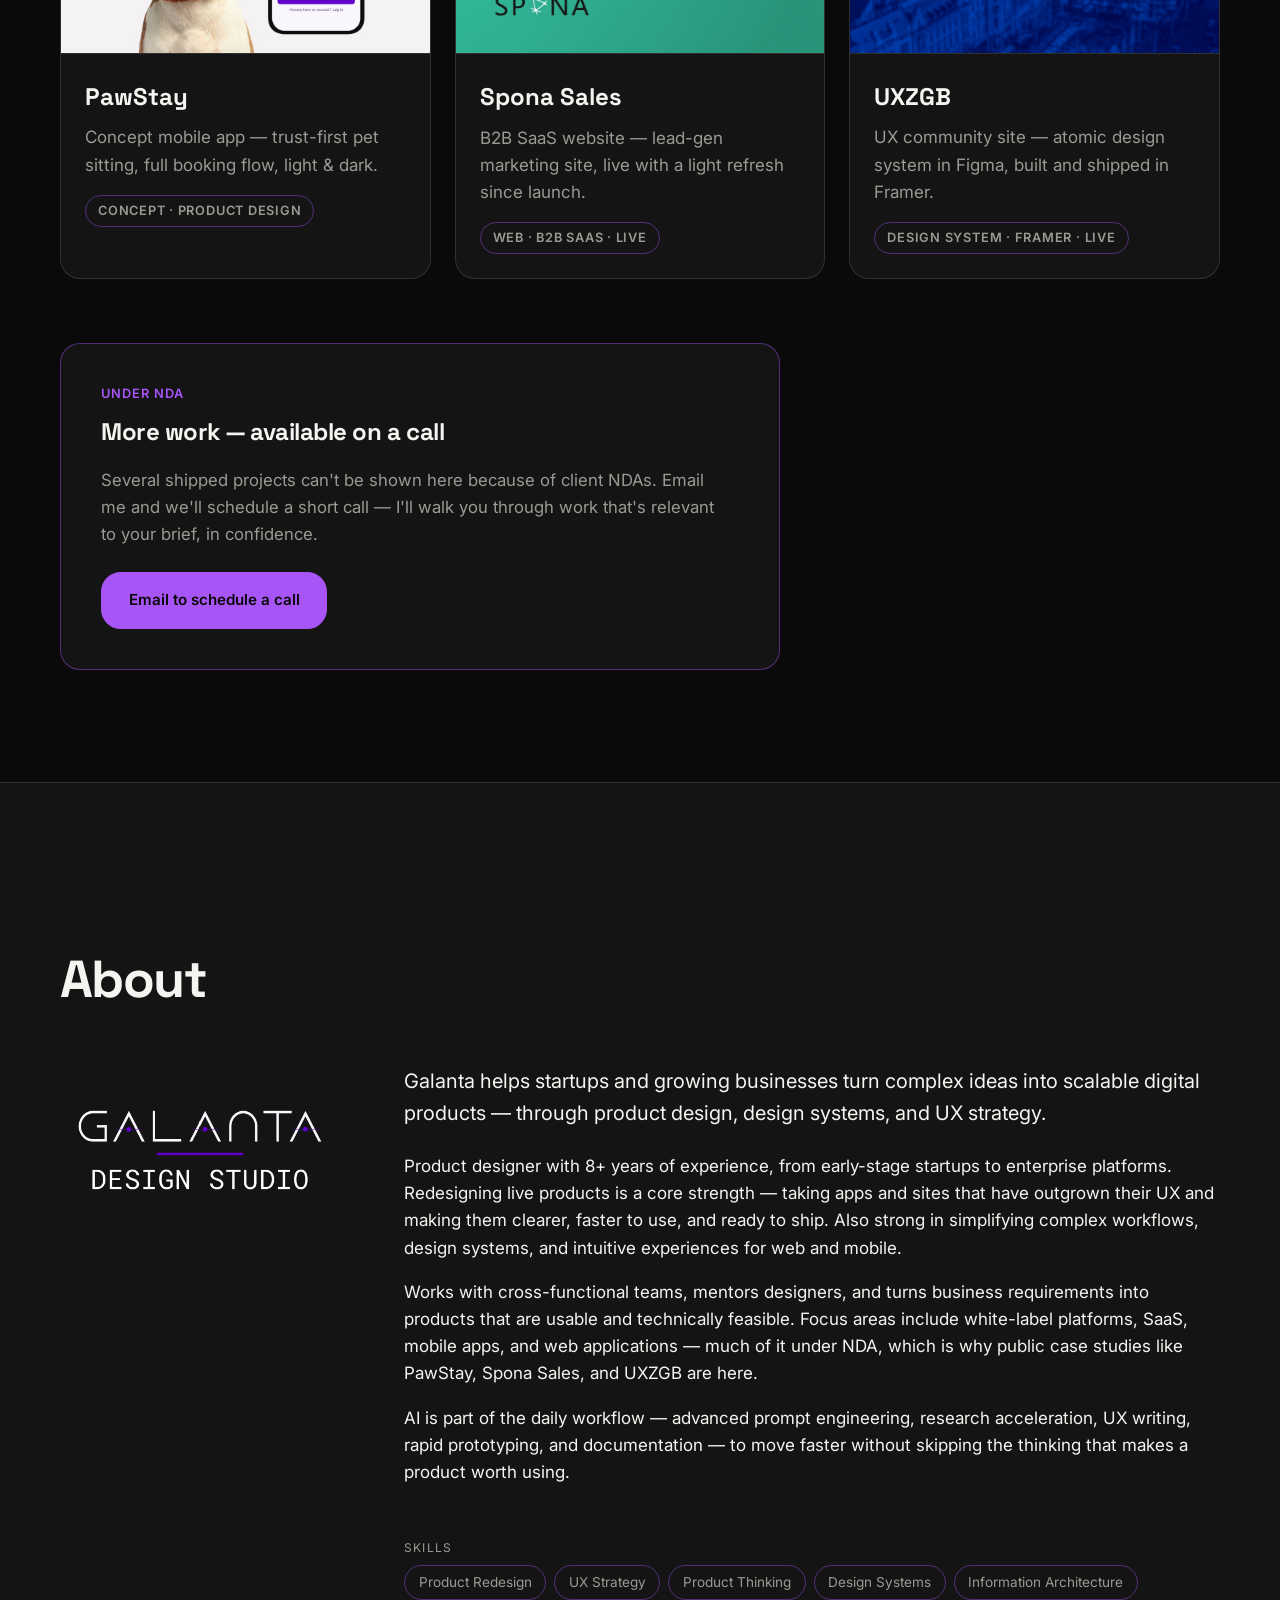
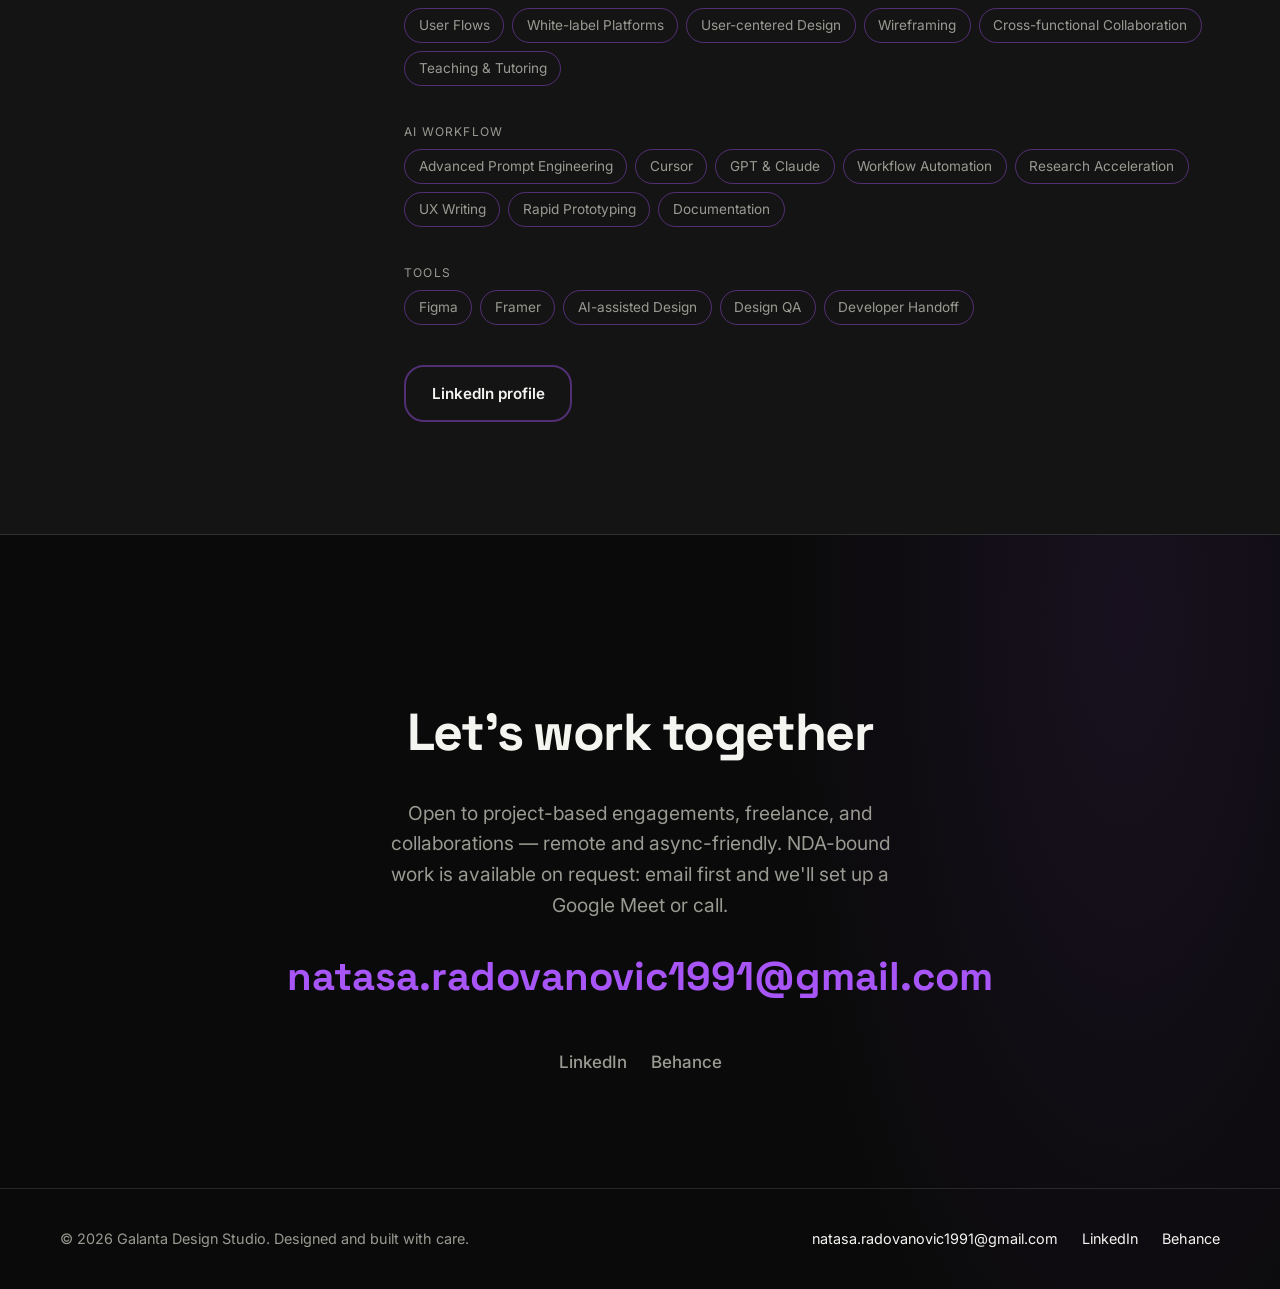
==== commit b1365ce0: "NDA CTA, About tagovi, Cursor, Cross-functional Collaboration" ====
--- a/index.html
+++ b/index.html
@@ -11,7 +11,7 @@
   <link rel="preconnect" href="https://fonts.googleapis.com">
   <link rel="preconnect" href="https://fonts.gstatic.com" crossorigin>
   <link href="https://fonts.googleapis.com/css2?family=Inter:wght@400;500;600&family=Space+Grotesk:wght@500;700&display=swap" rel="stylesheet">
-  <link rel="stylesheet" href="assets/css/styles.css?v=5">
+  <link rel="stylesheet" href="assets/css/styles.css?v=6">
   <link rel="stylesheet" href="assets/css/effects.css?v=41">
   <script>
     if ('serviceWorker' in navigator) {
@@ -71,6 +71,13 @@
         <h2 class="section-title">Selected Work</h2>
         <p class="section-lead">Most shipped client work stays under NDA. These projects show the process, thinking, and visual standards behind the work.</p>
         <div class="work__grid" data-partial="partials/work-grid.html"></div>
+
+        <aside class="nda-cta" aria-labelledby="nda-cta-title">
+          <p class="nda-cta__eyebrow">Under NDA</p>
+          <h3 class="nda-cta__title" id="nda-cta-title">More work — available on a call</h3>
+          <p class="nda-cta__text">Several shipped projects can't be shown here because of client NDAs. Email me and we'll schedule a short call — I'll walk you through work that's relevant to your brief, in confidence.</p>
+          <a href="mailto:natasa.radovanovic1991@gmail.com?subject=Private%20portfolio%20walkthrough" class="button button--primary">Email to schedule a call</a>
+        </aside>
       </div>
     </section>
 
@@ -99,7 +106,21 @@
                   <li>White-label Platforms</li>
                   <li>User-centered Design</li>
                   <li>Wireframing</li>
+                  <li>Cross-functional Collaboration</li>
                   <li>Teaching &amp; Tutoring</li>
+                </ul>
+              </div>
+              <div class="about__tag-group">
+                <p class="about__tag-label">AI workflow</p>
+                <ul class="about__tools">
+                  <li>Advanced Prompt Engineering</li>
+                  <li>Cursor</li>
+                  <li>GPT &amp; Claude</li>
+                  <li>Workflow Automation</li>
+                  <li>Research Acceleration</li>
+                  <li>UX Writing</li>
+                  <li>Rapid Prototyping</li>
+                  <li>Documentation</li>
                 </ul>
               </div>
               <div class="about__tag-group">
@@ -112,18 +133,6 @@
                   <li>Developer Handoff</li>
                 </ul>
               </div>
-              <div class="about__tag-group">
-                <p class="about__tag-label">AI workflow</p>
-                <ul class="about__tools">
-                  <li>Advanced Prompt Engineering</li>
-                  <li>GPT &amp; Claude</li>
-                  <li>Workflow Automation</li>
-                  <li>Research Acceleration</li>
-                  <li>UX Writing</li>
-                  <li>Rapid Prototyping</li>
-                  <li>Documentation</li>
-                </ul>
-              </div>
             </div>
             <a href="https://www.linkedin.com/in/natasa-radovanovic-b51b3b107/" class="button button--secondary" target="_blank" rel="noopener noreferrer">LinkedIn profile</a>
           </div>
@@ -134,7 +143,7 @@
     <section class="contact" id="contact">
       <div class="container">
         <h2 class="section-title">Let's work together</h2>
-        <p class="contact__text">Open to project-based engagements, freelance, and collaborations — remote and async-friendly.</p>
+        <p class="contact__text">Open to project-based engagements, freelance, and collaborations — remote and async-friendly. NDA-bound work is available on request: email first and we'll set up a Google Meet or call.</p>
         <a href="mailto:natasa.radovanovic1991@gmail.com" class="contact__email">natasa.radovanovic1991@gmail.com</a>
         <div class="contact__socials">
           <a href="https://www.linkedin.com/in/natasa-radovanovic-b51b3b107/" target="_blank" rel="noopener noreferrer">LinkedIn</a>
--- a/assets/css/styles.css
+++ b/assets/css/styles.css
@@ -390,6 +390,40 @@
   gap: var(--space-md);
 }
 
+.nda-cta {
+  margin-top: var(--space-xl);
+  padding: var(--space-lg);
+  background: var(--color-surface);
+  border: 1px solid var(--color-accent-outline);
+  border-radius: var(--radius);
+  max-width: 720px;
+}
+
+.nda-cta__eyebrow {
+  font-size: 0.8rem;
+  font-weight: 600;
+  letter-spacing: 0.08em;
+  text-transform: uppercase;
+  color: var(--color-accent);
+  margin: 0 0 var(--space-xs);
+}
+
+.nda-cta__title {
+  font-family: var(--font-display);
+  font-size: clamp(1.25rem, 3vw, 1.5rem);
+  font-weight: 700;
+  margin: 0 0 var(--space-sm);
+  letter-spacing: -0.02em;
+}
+
+.nda-cta__text {
+  color: var(--color-muted);
+  font-size: 1.05rem;
+  line-height: 1.6;
+  margin: 0 0 var(--space-md);
+  max-width: 56ch;
+}
+
 .case-card {
   background: var(--color-surface);
   border: 1px solid var(--color-border);
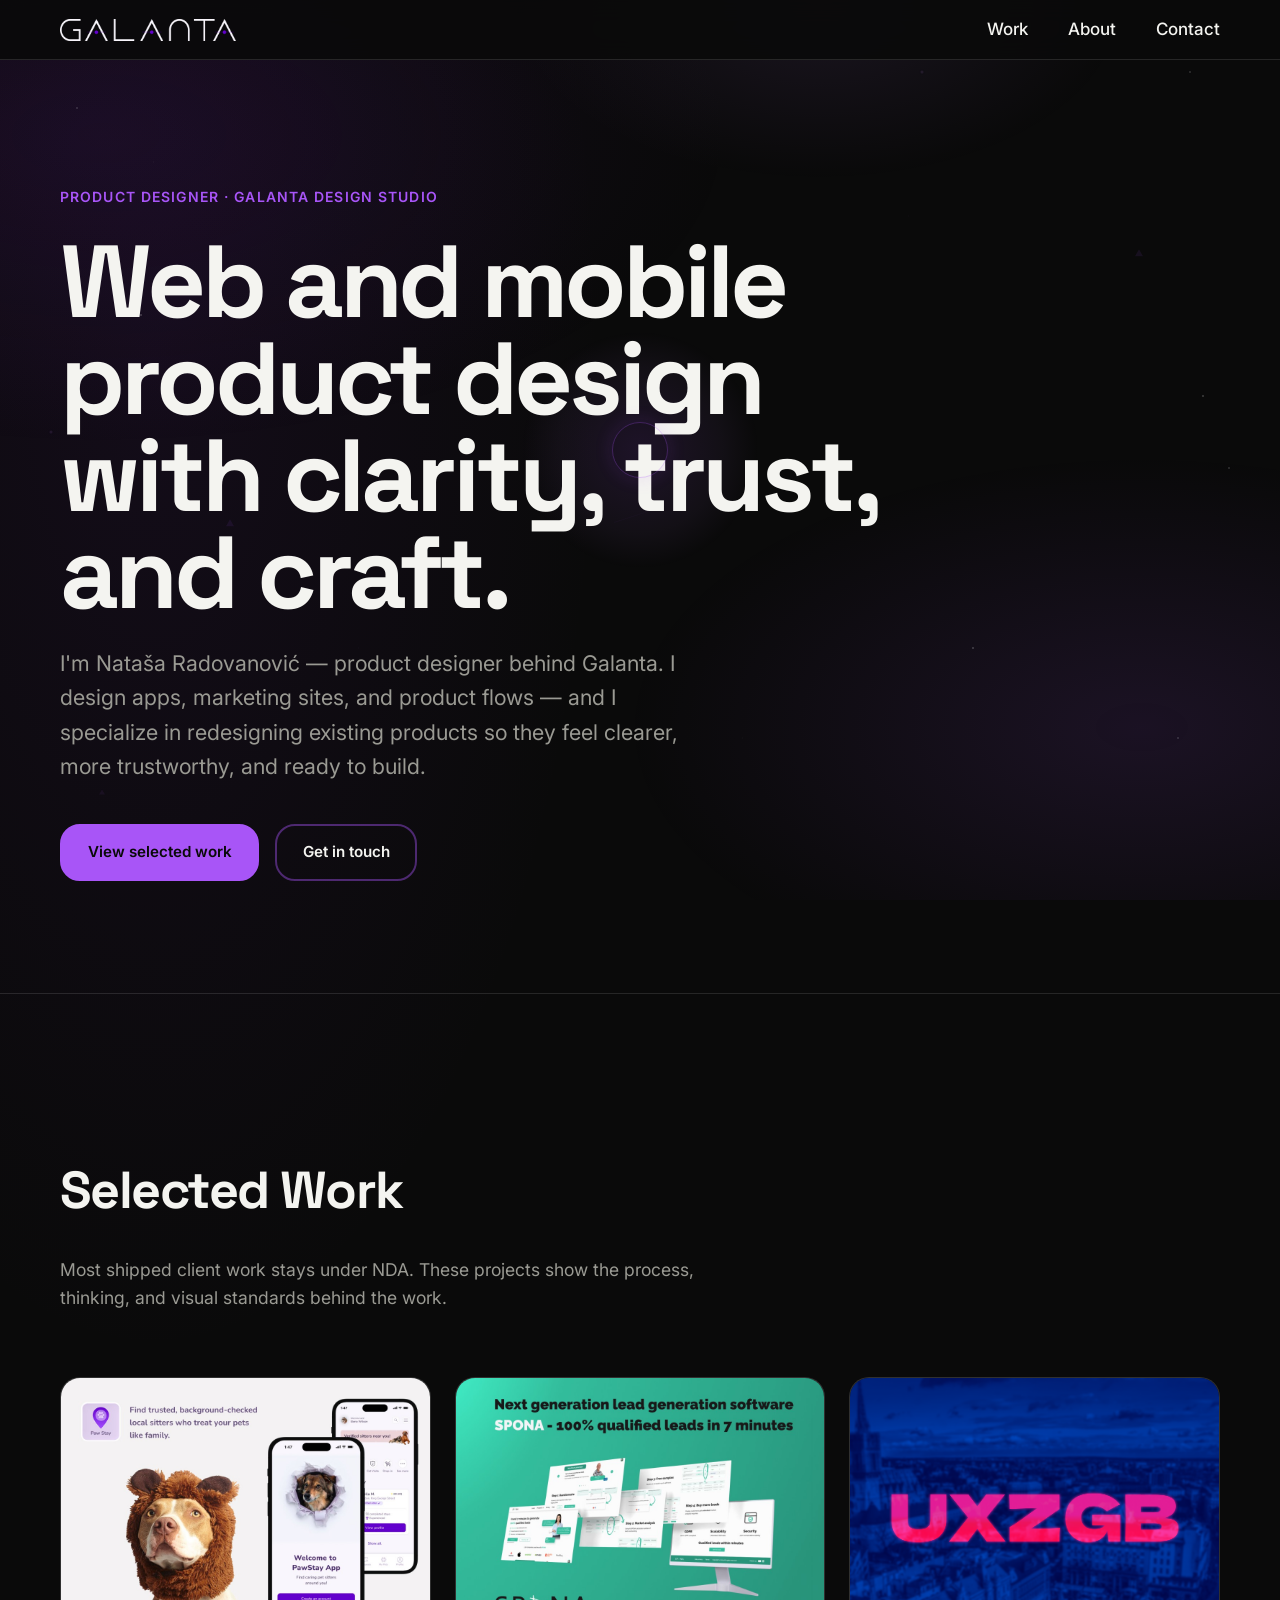
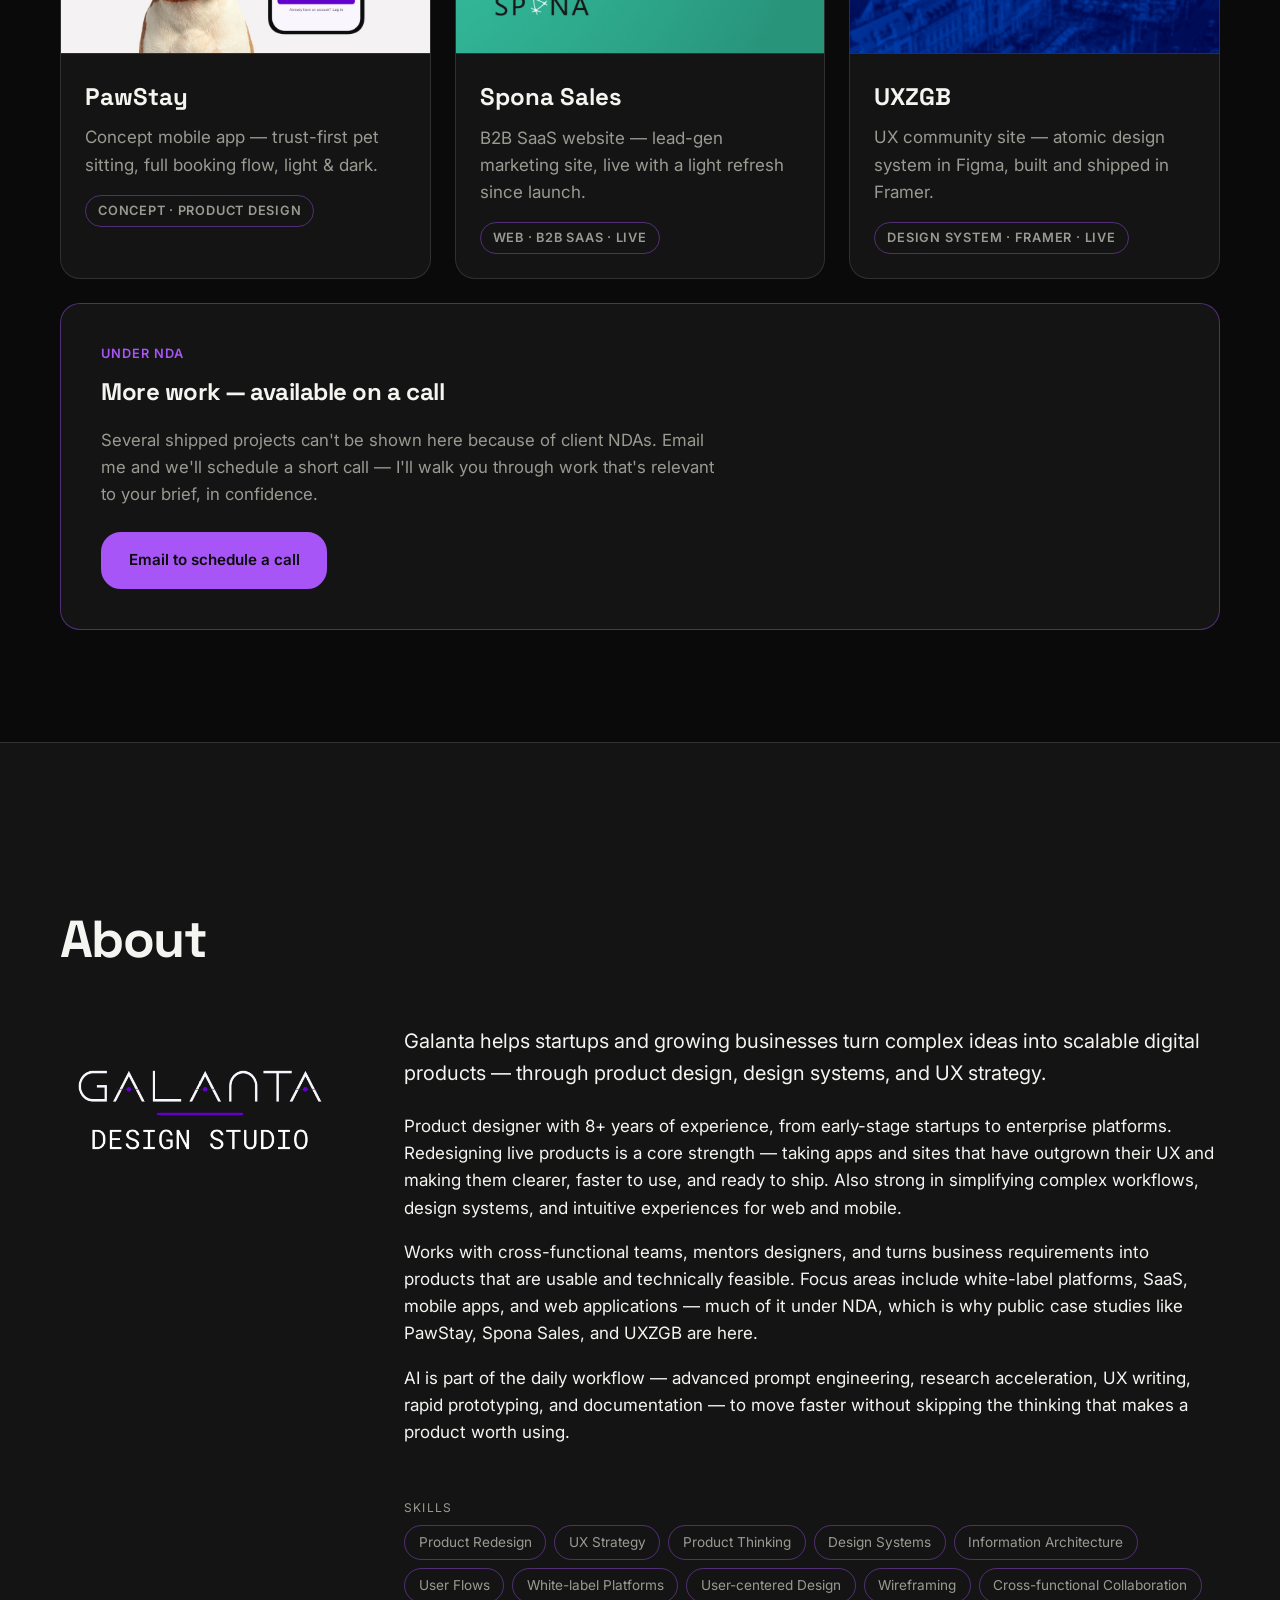
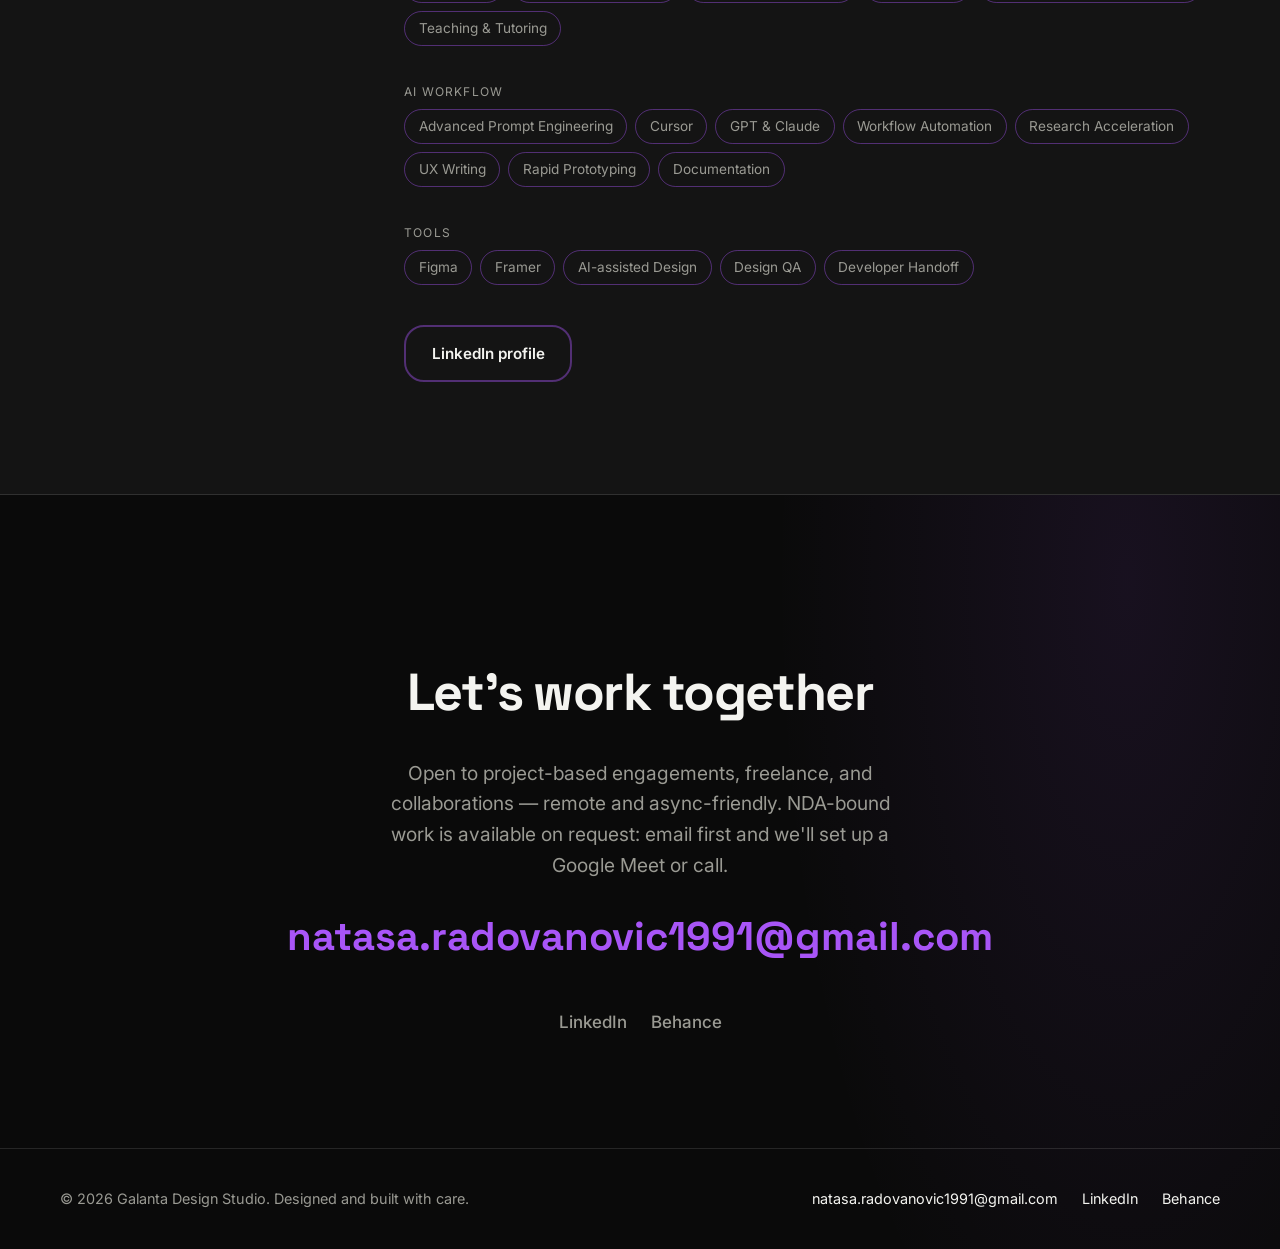
==== commit fe72d905: "NDA CTA kartica puna širina kao work grid" ====
--- a/index.html
+++ b/index.html
@@ -11,7 +11,7 @@
   <link rel="preconnect" href="https://fonts.googleapis.com">
   <link rel="preconnect" href="https://fonts.gstatic.com" crossorigin>
   <link href="https://fonts.googleapis.com/css2?family=Inter:wght@400;500;600&family=Space+Grotesk:wght@500;700&display=swap" rel="stylesheet">
-  <link rel="stylesheet" href="assets/css/styles.css?v=6">
+  <link rel="stylesheet" href="assets/css/styles.css?v=7">
   <link rel="stylesheet" href="assets/css/effects.css?v=41">
   <script>
     if ('serviceWorker' in navigator) {
--- a/assets/css/styles.css
+++ b/assets/css/styles.css
@@ -391,12 +391,13 @@
 }
 
 .nda-cta {
-  margin-top: var(--space-xl);
+  width: 100%;
+  margin-top: var(--space-md);
   padding: var(--space-lg);
   background: var(--color-surface);
   border: 1px solid var(--color-accent-outline);
   border-radius: var(--radius);
-  max-width: 720px;
+  box-sizing: border-box;
 }
 
 .nda-cta__eyebrow {
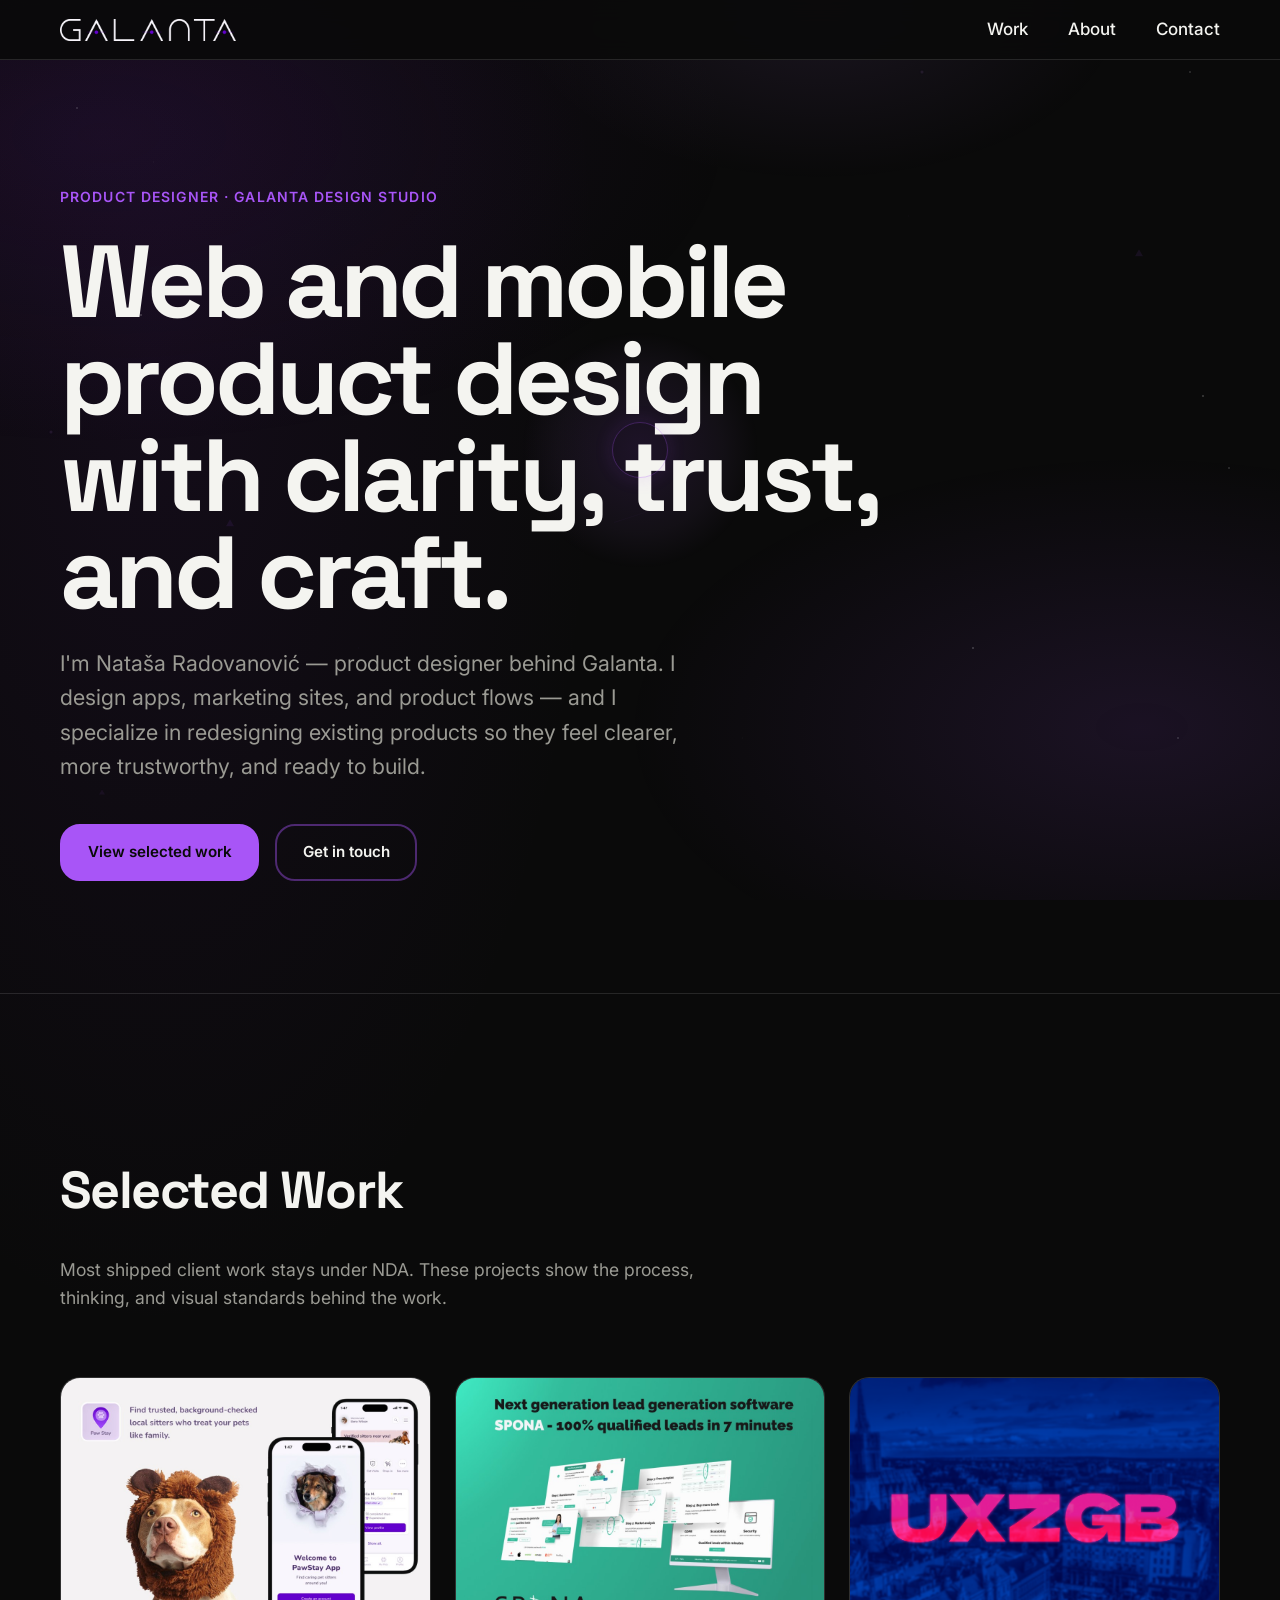
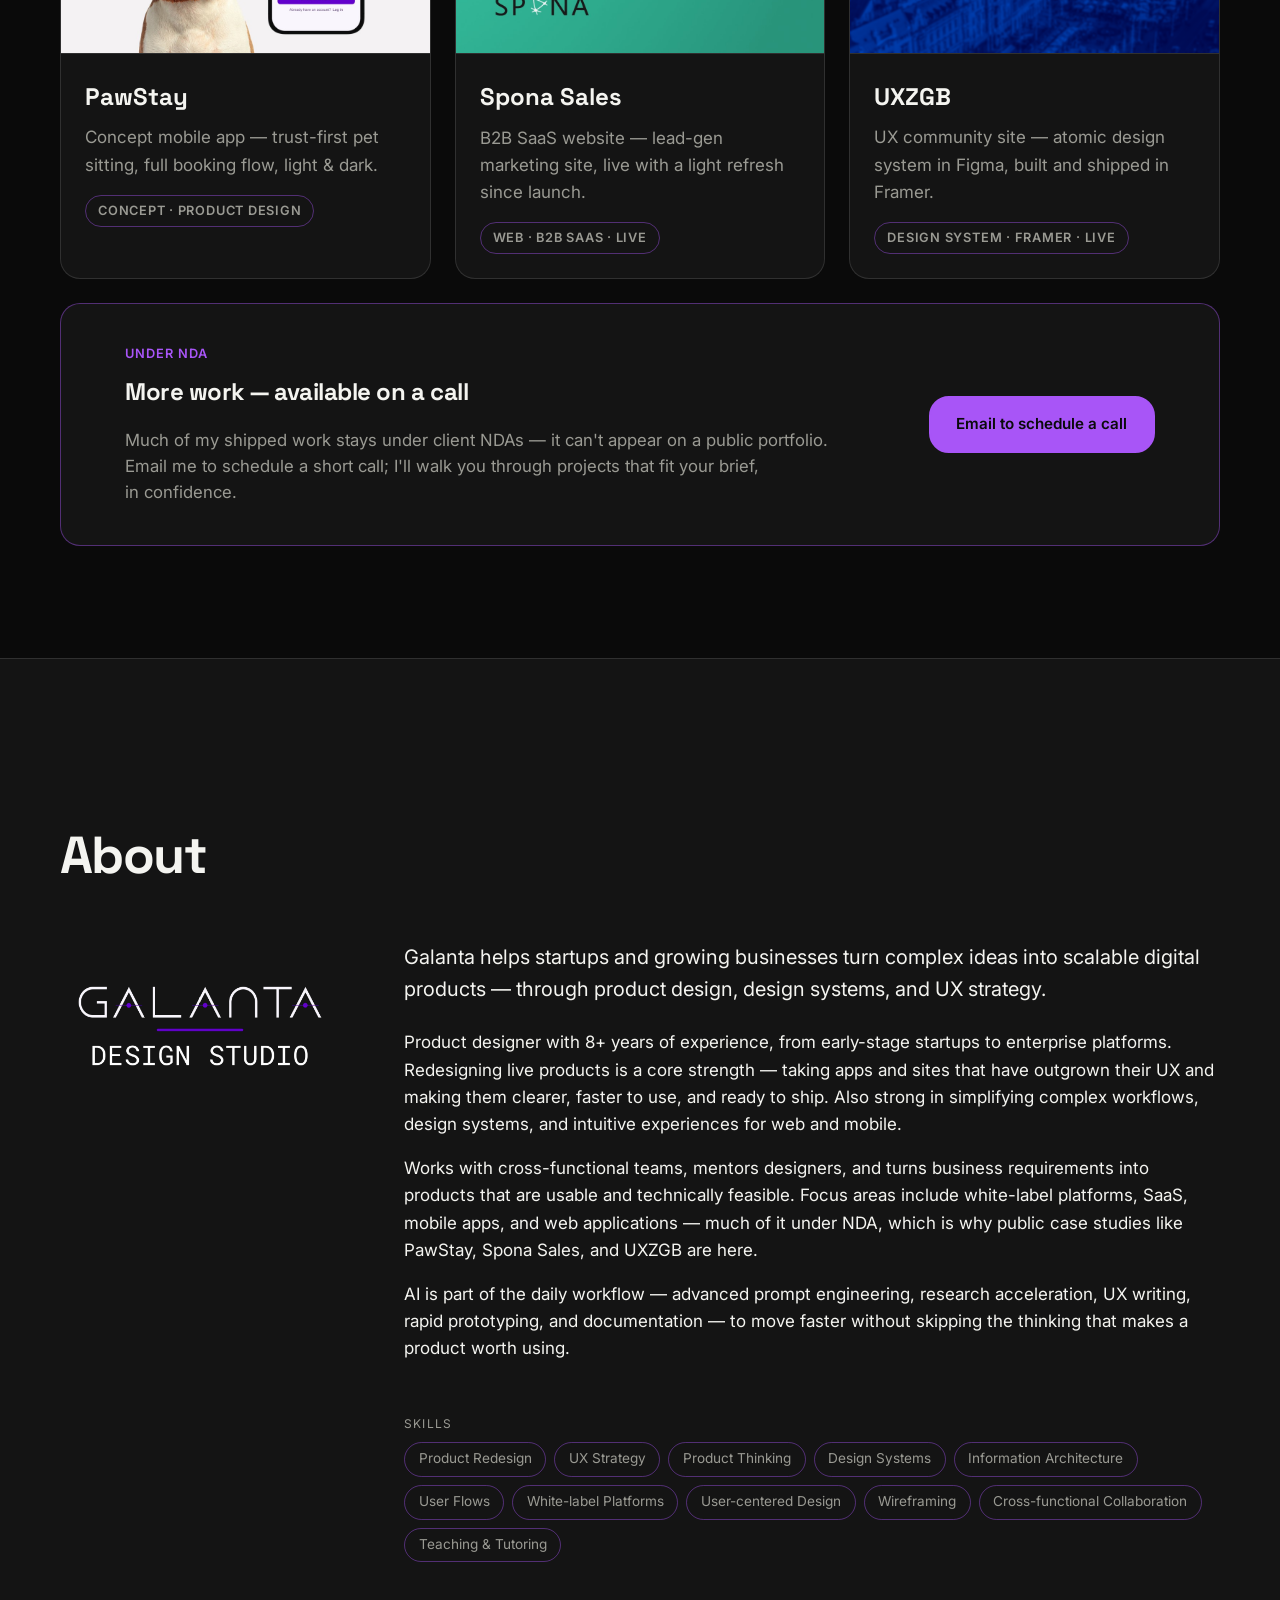
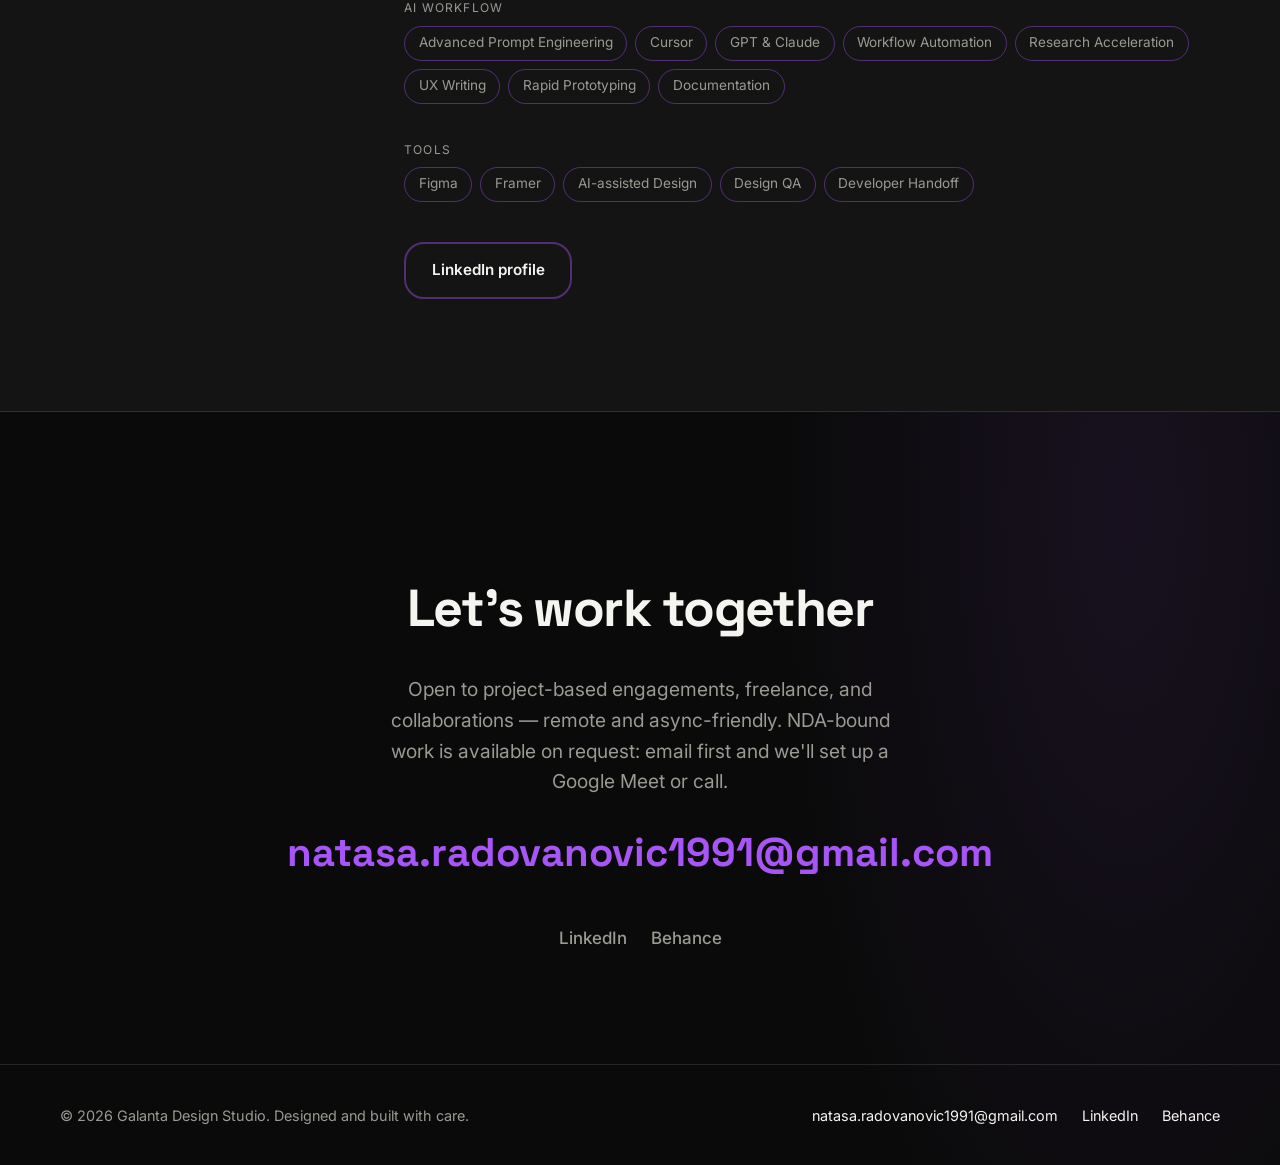
==== commit ab94d89e: "NDA CTA: responzivan layout teksta, puna širina" ====
--- a/index.html
+++ b/index.html
@@ -11,7 +11,7 @@
   <link rel="preconnect" href="https://fonts.googleapis.com">
   <link rel="preconnect" href="https://fonts.gstatic.com" crossorigin>
   <link href="https://fonts.googleapis.com/css2?family=Inter:wght@400;500;600&family=Space+Grotesk:wght@500;700&display=swap" rel="stylesheet">
-  <link rel="stylesheet" href="assets/css/styles.css?v=7">
+  <link rel="stylesheet" href="assets/css/styles.css?v=8">
   <link rel="stylesheet" href="assets/css/effects.css?v=41">
   <script>
     if ('serviceWorker' in navigator) {
@@ -73,10 +73,12 @@
         <div class="work__grid" data-partial="partials/work-grid.html"></div>
 
         <aside class="nda-cta" aria-labelledby="nda-cta-title">
-          <p class="nda-cta__eyebrow">Under NDA</p>
-          <h3 class="nda-cta__title" id="nda-cta-title">More work — available on a call</h3>
-          <p class="nda-cta__text">Several shipped projects can't be shown here because of client NDAs. Email me and we'll schedule a short call — I'll walk you through work that's relevant to your brief, in confidence.</p>
-          <a href="mailto:natasa.radovanovic1991@gmail.com?subject=Private%20portfolio%20walkthrough" class="button button--primary">Email to schedule a call</a>
+          <div class="nda-cta__content">
+            <p class="nda-cta__eyebrow">Under NDA</p>
+            <h3 class="nda-cta__title" id="nda-cta-title">More work — available on a call</h3>
+            <p class="nda-cta__text">Much of my shipped work stays under client NDAs — it can't appear on a public portfolio. Email me to schedule a short call; I'll walk you through projects that fit your brief, in confidence.</p>
+          </div>
+          <a href="mailto:natasa.radovanovic1991@gmail.com?subject=Private%20portfolio%20walkthrough" class="button button--primary nda-cta__action">Email to schedule a call</a>
         </aside>
       </div>
     </section>
--- a/assets/css/styles.css
+++ b/assets/css/styles.css
@@ -393,11 +393,20 @@
 .nda-cta {
   width: 100%;
   margin-top: var(--space-md);
-  padding: var(--space-lg);
+  padding: var(--space-lg) var(--space-xl);
   background: var(--color-surface);
   border: 1px solid var(--color-accent-outline);
   border-radius: var(--radius);
   box-sizing: border-box;
+  display: flex;
+  flex-direction: column;
+  align-items: stretch;
+  gap: var(--space-md);
+}
+
+.nda-cta__content {
+  flex: 1;
+  min-width: 0;
 }
 
 .nda-cta__eyebrow {
@@ -415,14 +424,34 @@
   font-weight: 700;
   margin: 0 0 var(--space-sm);
   letter-spacing: -0.02em;
+  text-wrap: balance;
 }
 
 .nda-cta__text {
   color: var(--color-muted);
-  font-size: 1.05rem;
-  line-height: 1.6;
-  margin: 0 0 var(--space-md);
-  max-width: 56ch;
+  font-size: clamp(0.95rem, 2.5vw, 1.05rem);
+  line-height: 1.55;
+  margin: 0;
+  max-width: none;
+  text-wrap: pretty;
+}
+
+.nda-cta__action {
+  align-self: flex-start;
+  flex-shrink: 0;
+}
+
+@media (min-width: 720px) {
+  .nda-cta {
+    flex-direction: row;
+    align-items: center;
+    gap: var(--space-xl);
+    padding: var(--space-lg) var(--space-xl);
+  }
+
+  .nda-cta__action {
+    align-self: center;
+  }
 }
 
 .case-card {
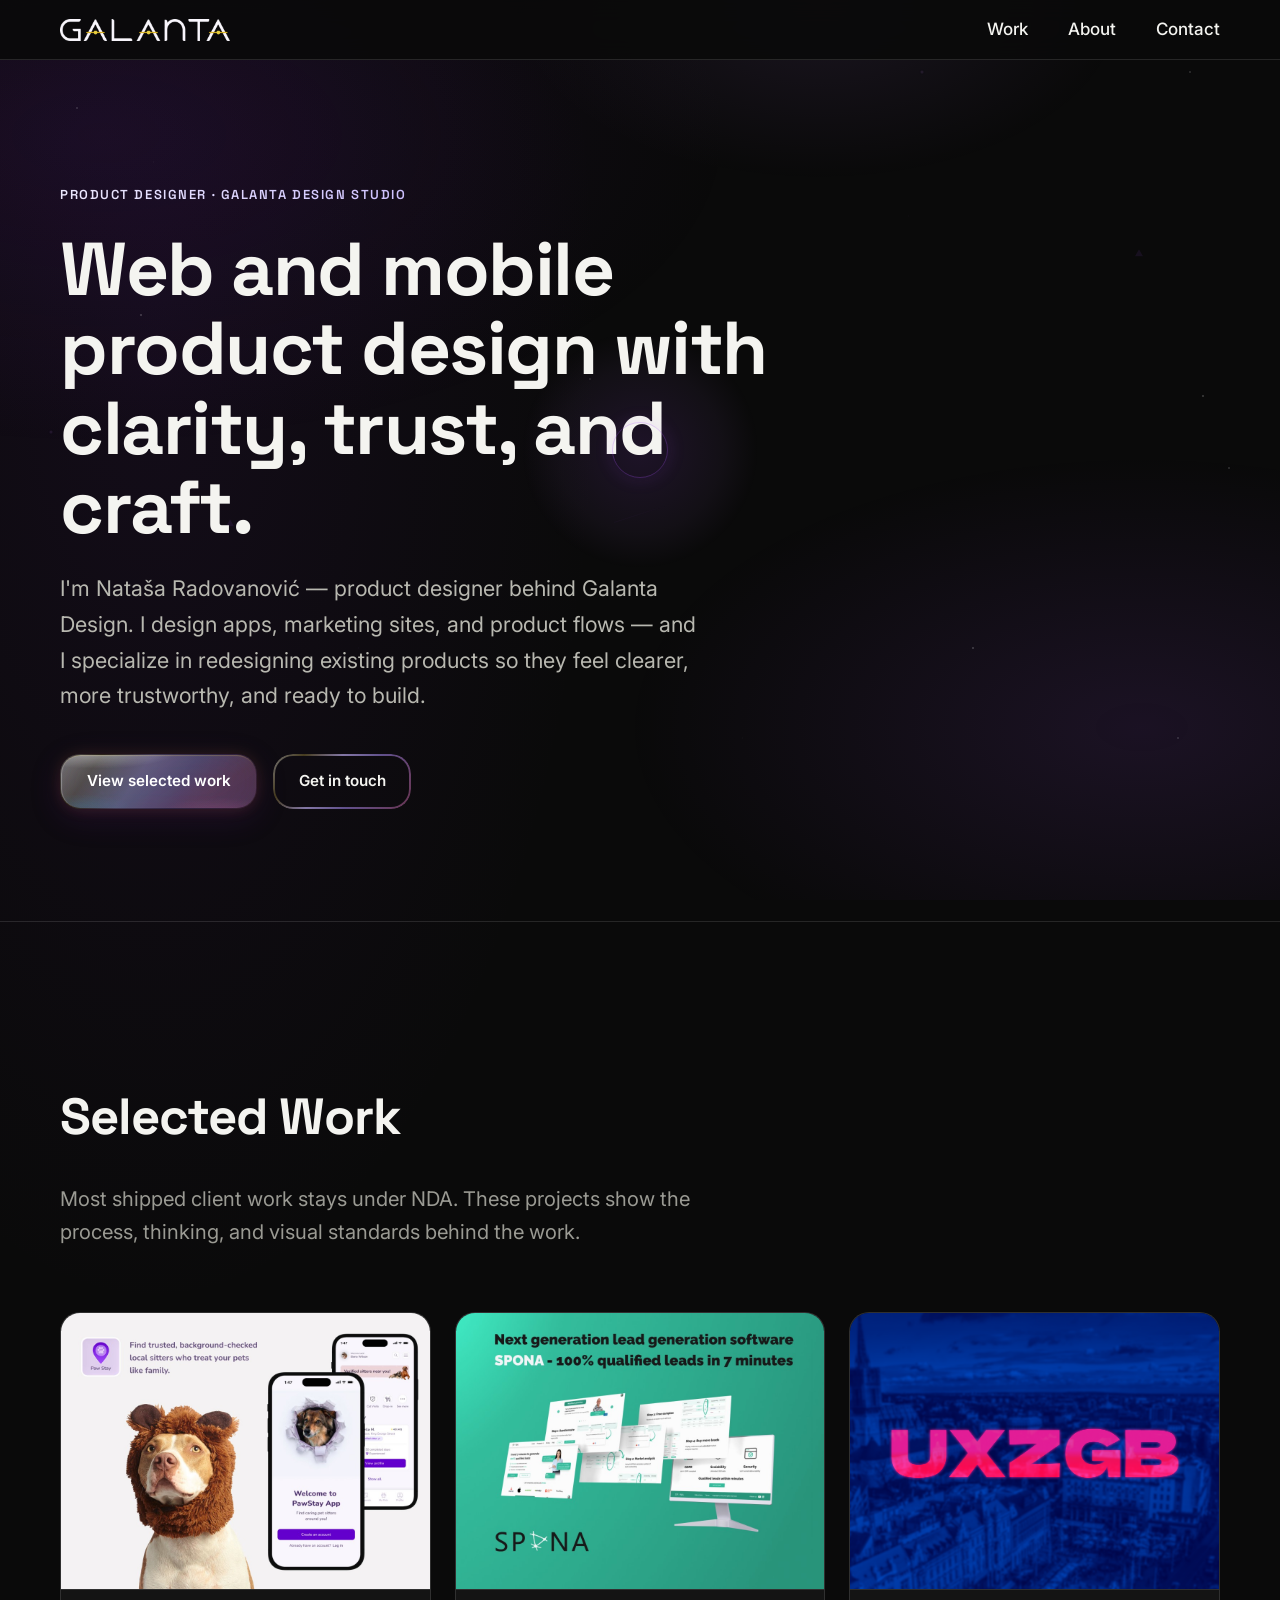
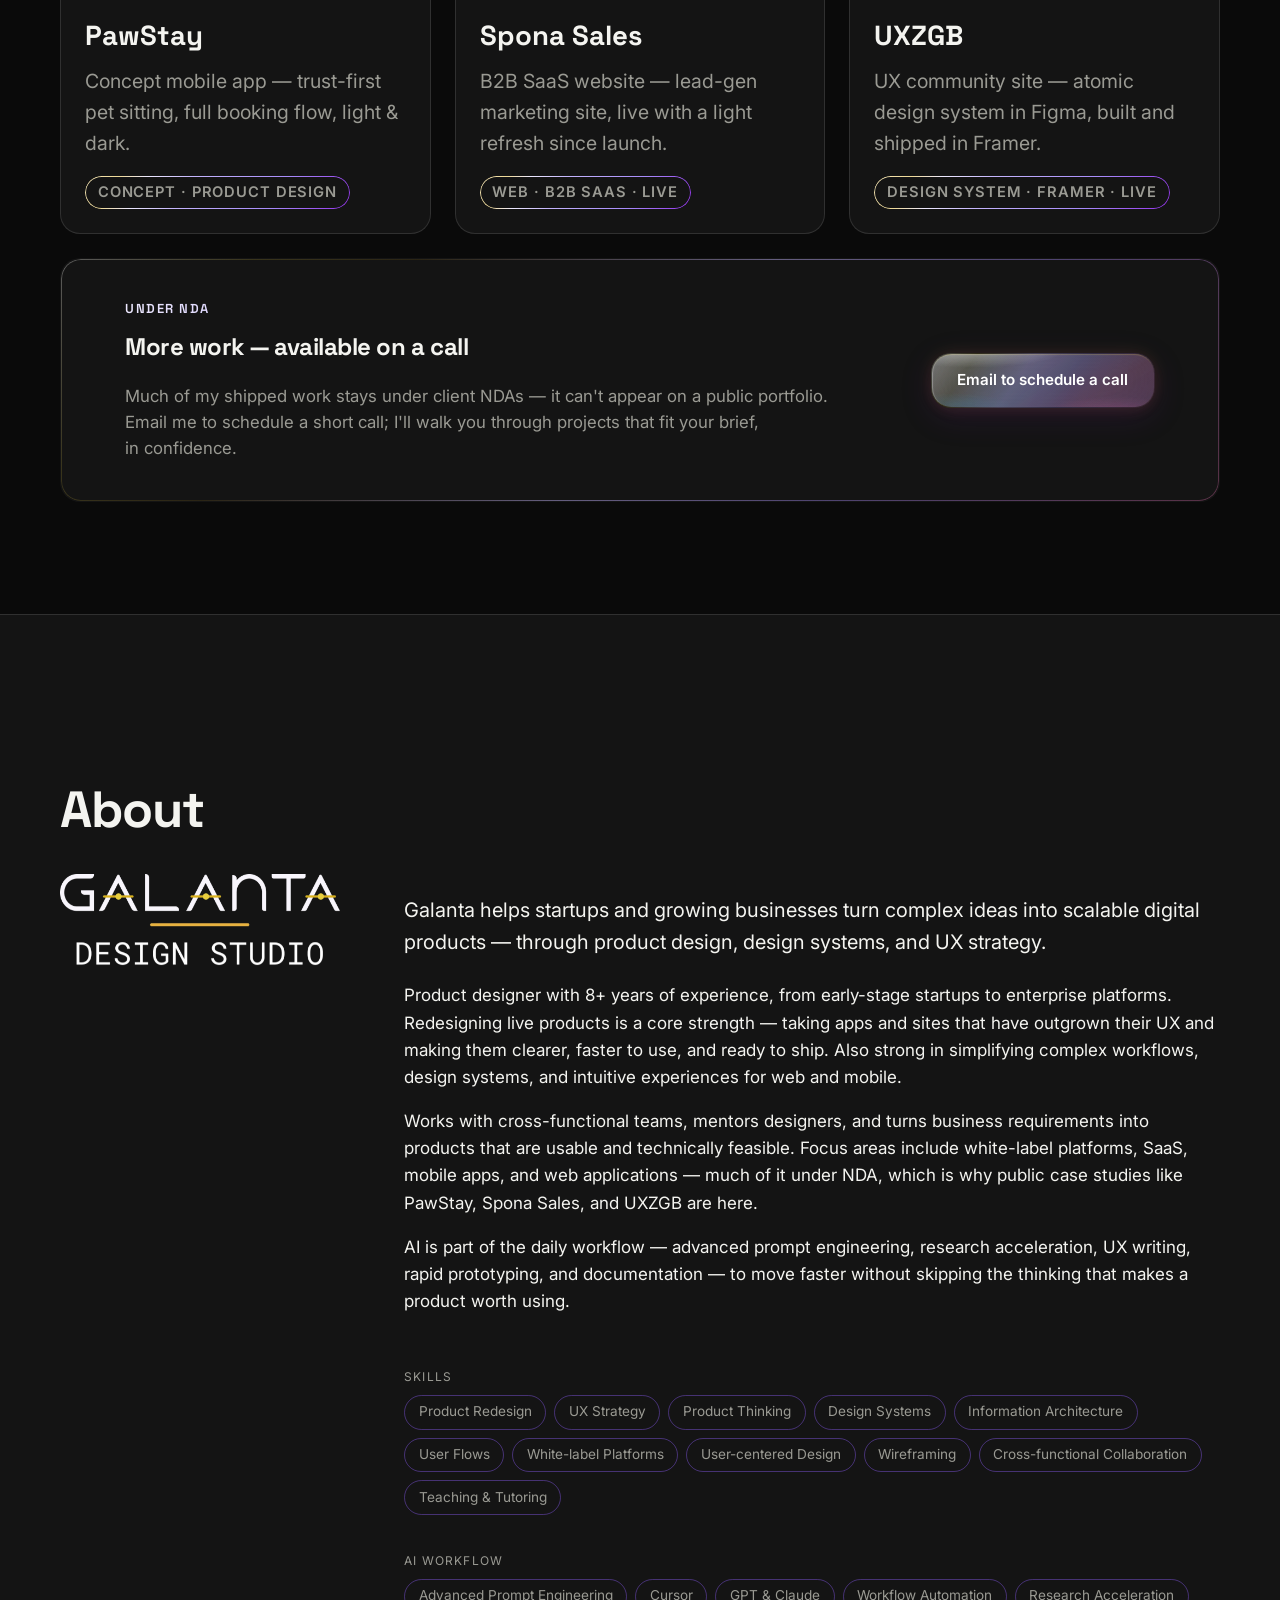
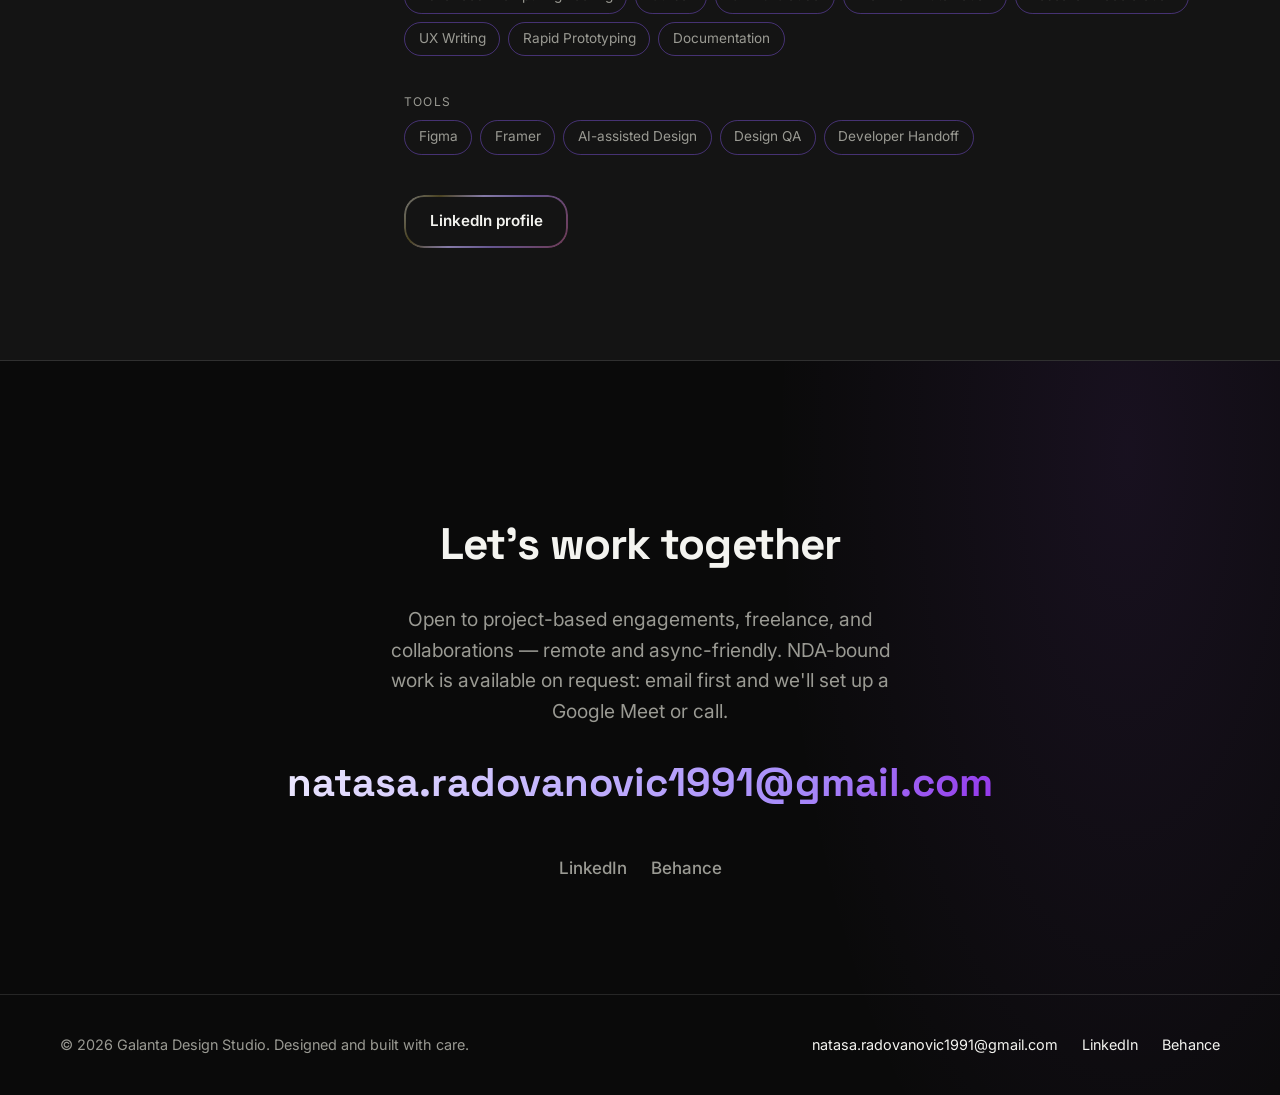
==== commit dc819516: "Hero polish, glass buttons, typography, logo v2, NDA outline" ====
--- a/index.html
+++ b/index.html
@@ -3,15 +3,17 @@
 <head>
   <meta charset="UTF-8">
   <meta name="viewport" content="width=device-width, initial-scale=1.0">
-  <link rel="icon" href="/assets/images/galanta/favicon.png" type="image/png" sizes="32x32">
-  <link rel="apple-touch-icon" href="/assets/images/galanta/icon-app.png">
+  <link rel="icon" href="/assets/images/galanta/favicon.png?v=2" type="image/png" sizes="32x32">
+  <link rel="apple-touch-icon" href="/assets/images/galanta/icon-app.png?v=2">
   <title>Galanta Design Studio — Product Designer</title>
   <meta name="description" content="Galanta Design Studio — product design for web and mobile. Specializing in redesigning existing products. Clarity, trust, and craft. Portfolio of Nataša Radovanović.">
   <meta name="author" content="Nataša Radovanović">
   <link rel="preconnect" href="https://fonts.googleapis.com">
   <link rel="preconnect" href="https://fonts.gstatic.com" crossorigin>
+  <link rel="preconnect" href="https://api.fontshare.com" crossorigin>
+  <link href="https://api.fontshare.com/v2/css?f[]=clash-display@600,700&display=swap" rel="stylesheet">
   <link href="https://fonts.googleapis.com/css2?family=Inter:wght@400;500;600&family=Space+Grotesk:wght@500;700&display=swap" rel="stylesheet">
-  <link rel="stylesheet" href="assets/css/styles.css?v=8">
+  <link rel="stylesheet" href="assets/css/styles.css?v=29">
   <link rel="stylesheet" href="assets/css/effects.css?v=41">
   <script>
     if ('serviceWorker' in navigator) {
@@ -26,7 +28,7 @@
   <header class="site-header">
     <div class="container header__inner">
       <a class="logo" href="index.html" aria-label="Galanta Design Studio — Home">
-        <img class="logo__image" src="/assets/images/galanta/logo-nav.png" alt="" width="1024" height="129">
+        <img class="logo__image" src="/assets/images/galanta/logo-nav.png?v=3" alt="Galanta Design Studio" width="1024" height="134">
       </a>
       <nav class="main-nav" aria-label="Primary navigation">
         <a href="#work">Work</a>
@@ -44,7 +46,7 @@
     <div class="mobile-menu__backdrop" data-menu-close tabindex="-1" aria-hidden="true"></div>
     <div class="mobile-menu__panel">
       <a class="mobile-menu__icon-link" href="index.html" aria-label="Galanta — Home">
-        <img class="mobile-menu__icon" src="/assets/images/galanta/icon-app.png" alt="" width="80" height="80">
+        <img class="mobile-menu__icon" src="/assets/images/galanta/icon-app.png?v=2" alt="" width="80" height="80">
       </a>
       <nav class="mobile-menu__nav" aria-label="Mobile navigation">
         <a class="mobile-menu__link" href="#work">Work</a>
@@ -58,7 +60,7 @@
       <div class="container">
         <p class="hero__eyebrow">Product Designer · Galanta Design Studio</p>
         <h1 class="hero__title">Web and mobile product design with clarity, trust, and craft.</h1>
-        <p class="hero__subtitle">I'm Nataša Radovanović — product designer behind Galanta. I design apps, marketing sites, and product flows — and I specialize in redesigning existing products so they feel clearer, more trustworthy, and ready to build.</p>
+        <p class="hero__subtitle">I'm Nataša Radovanović — product designer behind Galanta Design. I design apps, marketing sites, and product flows — and I specialize in redesigning existing products so they feel clearer, more trustworthy, and ready to build.</p>
         <div class="hero__actions">
           <a href="#work" class="button button--primary">View selected work</a>
           <a href="#contact" class="button button--secondary">Get in touch</a>
@@ -88,7 +90,7 @@
         <h2 class="section-title">About</h2>
         <div class="about__layout">
           <div class="about__visual">
-            <img class="about__logo" src="assets/images/galanta/logo-about.png" alt="Galanta Design Studio" width="1024" height="768" loading="lazy">
+            <img class="about__logo" src="assets/images/galanta/logo-about.png?v=2" alt="Galanta Design Studio" width="1024" height="332" loading="lazy">
           </div>
           <div class="about__text">
             <p class="lead">Galanta helps startups and growing businesses turn complex ideas into scalable digital products — through product design, design systems, and UX strategy.</p>
--- a/assets/css/styles.css
+++ b/assets/css/styles.css
@@ -5,10 +5,47 @@
   --color-surface: #141414;
   --color-text: #f4f4f0;
   --color-muted: #9a9a93;
-  --color-accent: #a855f7;
-  --color-accent-hover: #c084fc;
-  --color-accent-outline: rgba(168, 85, 247, 0.42);
-  --color-accent-soft: rgba(168, 85, 247, 0.14);
+  --color-hero-subtitle: #b8b8b0;
+  --color-accent: #8b5cf6;
+  --color-accent-deep: #6d28d9;
+  --color-accent-hover: #a78bfa;
+  --color-accent-bright: #c4b5fd;
+  --color-accent-warm: #fbbf24;
+  --color-accent-warm-soft: #fde68a;
+  --color-accent-warm-deep: #f59e0b;
+  --color-accent-outline: rgba(139, 92, 246, 0.42);
+  --color-accent-soft: rgba(139, 92, 246, 0.12);
+  --gradient-accent: linear-gradient(168deg, #8766f2 0%, #7c3aed 52%, #7340e6 100%);
+  --gradient-accent-hover: linear-gradient(168deg, #9474f4 0%, #8452ee 52%, #7c3aed 100%);
+  --gradient-accent-text: linear-gradient(120deg, #ede9fe 0%, #c4b5fd 38%, #a78bfa 72%, #9333ea 100%);
+  --gradient-pill-outline: linear-gradient(120deg, #f5e6b8 0%, #edd896 12%, #ede9fe 22%, #c4b5fd 38%, #a78bfa 72%, #9333ea 100%);
+  --gradient-nda-outline: linear-gradient(
+    132deg,
+    rgba(255, 255, 255, 0.3) 0%,
+    rgba(253, 224, 71, 0.16) 14%,
+    rgba(251, 191, 36, 0.1) 26%,
+    rgba(196, 181, 253, 0.46) 52%,
+    rgba(167, 139, 250, 0.4) 72%,
+    rgba(244, 114, 182, 0.3) 100%
+  );
+  --glass-blur: blur(24px) saturate(185%);
+  --glass-primary-bg: rgba(255, 255, 255, 0.09);
+  --gradient-outline: linear-gradient(
+    125deg,
+    rgba(255, 255, 255, 0.42) 0%,
+    rgba(253, 224, 71, 0.22) 18%,
+    rgba(196, 181, 253, 0.62) 40%,
+    rgba(167, 139, 250, 0.52) 62%,
+    rgba(244, 114, 182, 0.38) 100%
+  );
+  --gradient-outline-primary: linear-gradient(
+    125deg,
+    rgba(255, 255, 255, 0.26) 0%,
+    rgba(253, 224, 71, 0.12) 18%,
+    rgba(196, 181, 253, 0.28) 40%,
+    rgba(167, 139, 250, 0.22) 62%,
+    rgba(244, 114, 182, 0.16) 100%
+  );
   --color-border: rgba(244, 244, 240, 0.12);
   --font-display: 'Space Grotesk', sans-serif;
   --font-body: 'Inter', system-ui, -apple-system, sans-serif;
@@ -81,11 +118,11 @@
 }
 
 .section-title {
-  font-family: var(--font-display);
-  font-size: clamp(2rem, 5vw, 3.25rem);
+  font-family: 'Clash Display', var(--font-display), sans-serif;
+  font-size: clamp(1.7rem, 4.25vw, 2.76rem);
   font-weight: 700;
   margin-bottom: var(--space-md);
-  letter-spacing: -0.03em;
+  letter-spacing: -0.02em;
 }
 
 .section-lead {
@@ -106,7 +143,12 @@
   border: 2px solid transparent;
   border-radius: var(--radius);
   cursor: pointer;
-  transition: background 0.2s ease, border-color 0.2s ease, color 0.2s ease, transform 0.15s ease;
+  transition:
+    background 0.25s ease,
+    border-color 0.25s ease,
+    color 0.2s ease,
+    box-shadow 0.25s ease,
+    transform 0.15s ease;
 }
 
 @media (hover: hover) and (pointer: fine) {
@@ -116,26 +158,149 @@
 }
 
 .button--primary {
-  background: var(--color-accent);
-  color: var(--color-bg);
-  border-color: var(--color-accent);
+  position: relative;
+  isolation: isolate;
+  overflow: hidden;
+  backdrop-filter: var(--glass-blur);
+  -webkit-backdrop-filter: var(--glass-blur);
+  border: 1px solid transparent;
+  color: #fff;
+  background:
+    linear-gradient(var(--glass-primary-bg), var(--glass-primary-bg)) padding-box,
+    var(--gradient-outline-primary) border-box;
+  background-clip: padding-box, border-box;
+  -webkit-background-clip: padding-box, border-box;
+  box-shadow:
+    inset 0 2px 1px -1px rgba(253, 224, 71, 0.2),
+    inset 2px 0 1px -1px rgba(255, 255, 255, 0.3),
+    inset 0 -1px 1px -1px rgba(255, 255, 255, 0.12),
+    inset -1px 0 1px -1px rgba(255, 255, 255, 0.08),
+    0 0 16px rgba(251, 191, 36, 0.1),
+    0 8px 32px rgba(88, 28, 135, 0.2),
+    0 4px 18px rgba(236, 72, 153, 0.05);
+}
+
+.button--primary::before {
+  content: '';
+  position: absolute;
+  inset: 0;
+  z-index: -1;
+  border-radius: inherit;
+  pointer-events: none;
+  background:
+    radial-gradient(ellipse 52% 42% at 82% 105%, rgba(244, 114, 182, 0.14), transparent 58%),
+    radial-gradient(ellipse 46% 38% at 10% 95%, rgba(56, 189, 248, 0.12), transparent 55%),
+    radial-gradient(ellipse 72% 58% at 18% -8%, rgba(255, 255, 255, 0.4), transparent 58%),
+    linear-gradient(
+      148deg,
+      rgba(255, 255, 255, 0.16) 0%,
+      rgba(196, 181, 253, 0.1) 30%,
+      rgba(96, 165, 250, 0.08) 52%,
+      rgba(236, 72, 153, 0.06) 74%,
+      rgba(139, 92, 246, 0.1) 100%
+    );
+}
+
+.button--primary::after {
+  content: '';
+  position: absolute;
+  inset: 0;
+  z-index: -1;
+  border-radius: inherit;
+  pointer-events: none;
+  opacity: 0.28;
+  mix-blend-mode: soft-light;
+  background: linear-gradient(
+    112deg,
+    transparent 0%,
+    rgba(56, 189, 248, 0.22) 26%,
+    rgba(192, 132, 252, 0.28) 48%,
+    rgba(244, 114, 182, 0.22) 70%,
+    transparent 100%
+  );
 }
 
 .button--primary:hover {
-  background: var(--color-accent-hover);
-  border-color: var(--color-accent-hover);
+  color: #fff;
+  background:
+    linear-gradient(rgba(255, 255, 255, 0.12), rgba(255, 255, 255, 0.12)) padding-box,
+    var(--gradient-outline-primary) border-box;
+  background-clip: padding-box, border-box;
+  -webkit-background-clip: padding-box, border-box;
+  box-shadow:
+    inset 0 2px 1px -1px rgba(253, 224, 71, 0.28),
+    inset 2px 0 1px -1px rgba(255, 255, 255, 0.38),
+    inset 0 -1px 1px -1px rgba(255, 255, 255, 0.14),
+    inset -1px 0 1px -1px rgba(255, 255, 255, 0.1),
+    0 0 22px rgba(251, 191, 36, 0.14),
+    0 10px 40px rgba(109, 40, 217, 0.24),
+    0 4px 16px rgba(236, 72, 153, 0.07);
 }
 
 .button--secondary {
+  position: relative;
+  isolation: isolate;
   background: transparent;
+  border: none;
   color: var(--color-text);
-  border-color: var(--color-accent-outline);
+  box-shadow: none;
+}
+
+.button--secondary::before {
+  content: '';
+  position: absolute;
+  inset: 0;
+  padding: 2px;
+  border-radius: inherit;
+  background: var(--gradient-outline);
+  -webkit-mask:
+    linear-gradient(#fff 0 0) content-box,
+    linear-gradient(#fff 0 0);
+  -webkit-mask-composite: xor;
+  mask:
+    linear-gradient(#fff 0 0) content-box,
+    linear-gradient(#fff 0 0);
+  mask-composite: exclude;
+  pointer-events: none;
+  filter:
+    drop-shadow(0 0 3px rgba(253, 224, 71, 0.08))
+    drop-shadow(0 0 6px rgba(167, 139, 250, 0.1));
 }
 
 .button--secondary:hover {
-  background: var(--color-accent-soft);
   color: var(--color-text);
-  border-color: var(--color-accent-hover);
+  background: rgba(255, 255, 255, 0.05);
+  box-shadow: none;
+}
+
+@supports not ((backdrop-filter: blur(1px)) or (-webkit-backdrop-filter: blur(1px))) {
+  .button--primary {
+    background: var(--gradient-accent);
+    border-color: rgba(237, 233, 254, 0.2);
+  }
+
+  .button--primary::before,
+  .button--primary::after {
+    display: none;
+  }
+
+  .button--primary:hover {
+    background: var(--gradient-accent-hover);
+  }
+
+  .button--secondary {
+    background: transparent;
+    border: 2px solid var(--color-accent-outline);
+  }
+
+  .button--secondary::before {
+    display: none;
+  }
+
+  .button--secondary:hover {
+    background: rgba(255, 255, 255, 0.05);
+    border-color: var(--color-accent-hover);
+  }
 }
 
 .site-header {
@@ -174,8 +339,8 @@
   display: block;
   height: auto;
   width: auto;
-  max-height: clamp(1.2rem, 3.2vw, 2rem);
-  max-width: min(11rem, 52vw);
+  max-height: clamp(1.15rem, 2.9vw, 1.78rem);
+  max-width: min(10.6rem, 49vw);
   background: transparent;
 }
 
@@ -349,29 +514,35 @@
 }
 
 .hero__eyebrow {
-  color: var(--color-accent);
+  font-family: 'Clash Display', var(--font-display), sans-serif;
+  background: var(--gradient-accent-text);
+  -webkit-background-clip: text;
+  background-clip: text;
+  -webkit-text-fill-color: transparent;
+  color: transparent;
   font-weight: 600;
   text-transform: uppercase;
-  letter-spacing: 0.08em;
-  font-size: 0.875rem;
+  letter-spacing: 0.12em;
+  font-size: 0.8125rem;
   margin-bottom: var(--space-md);
 }
 
 .hero__title {
-  font-family: var(--font-display);
-  font-size: clamp(2.75rem, 8vw, 6.5rem);
+  font-family: 'Clash Display', var(--font-display), sans-serif;
+  font-size: clamp(2.2rem, 5.94vw, 4.68rem);
   font-weight: 700;
-  line-height: 0.95;
-  letter-spacing: -0.04em;
+  line-height: 1.06;
+  letter-spacing: -0.02em;
   margin: 0 0 var(--space-md);
-  max-width: 900px;
+  max-width: 780px;
 }
 
 .hero__subtitle {
-  color: var(--color-muted);
+  color: var(--color-hero-subtitle);
   font-size: clamp(1.1rem, 2vw, 1.35rem);
   max-width: 640px;
   margin-bottom: var(--space-lg);
+  line-height: 1.65;
 }
 
 .hero__actions {
@@ -382,6 +553,24 @@
 
 .work {
   padding-block: var(--space-2xl);
+}
+
+.work .section-title {
+  font-size: clamp(1.96rem, 4.89vw, 3.18rem);
+}
+
+.work .section-lead {
+  font-size: 1.265rem;
+  line-height: 1.65;
+}
+
+.work .case-card__body h3 {
+  font-size: 1.725rem;
+}
+
+.work .case-card__body p {
+  font-size: 1.22rem;
+  line-height: 1.6;
 }
 
 .work__grid {
@@ -391,11 +580,13 @@
 }
 
 .nda-cta {
+  position: relative;
+  isolation: isolate;
   width: 100%;
   margin-top: var(--space-md);
   padding: var(--space-lg) var(--space-xl);
   background: var(--color-surface);
-  border: 1px solid var(--color-accent-outline);
+  border: 1px solid transparent;
   border-radius: var(--radius);
   box-sizing: border-box;
   display: flex;
@@ -404,17 +595,40 @@
   gap: var(--space-md);
 }
 
+.nda-cta::before {
+  content: '';
+  position: absolute;
+  inset: 0;
+  padding: 1px;
+  border-radius: inherit;
+  background: var(--gradient-nda-outline);
+  -webkit-mask:
+    linear-gradient(#fff 0 0) content-box,
+    linear-gradient(#fff 0 0);
+  -webkit-mask-composite: xor;
+  mask:
+    linear-gradient(#fff 0 0) content-box,
+    linear-gradient(#fff 0 0);
+  mask-composite: exclude;
+  pointer-events: none;
+}
+
 .nda-cta__content {
   flex: 1;
   min-width: 0;
 }
 
 .nda-cta__eyebrow {
-  font-size: 0.8rem;
+  font-family: 'Clash Display', var(--font-display), sans-serif;
+  background: var(--gradient-accent-text);
+  -webkit-background-clip: text;
+  background-clip: text;
+  -webkit-text-fill-color: transparent;
+  color: transparent;
+  font-size: 0.8125rem;
   font-weight: 600;
-  letter-spacing: 0.08em;
+  letter-spacing: 0.12em;
   text-transform: uppercase;
-  color: var(--color-accent);
   margin: 0 0 var(--space-xs);
 }
 
@@ -471,8 +685,12 @@
 
   .case-card:hover .case-card__tag {
     background: var(--color-accent-soft);
-    border-color: var(--color-accent-hover);
+    border: 1px solid var(--color-accent-hover);
     color: var(--color-accent-hover);
+  }
+
+  .case-card:hover .case-card__tag::before {
+    opacity: 0;
   }
 
   .about__tools li:hover {
@@ -528,16 +746,38 @@
 }
 
 .case-card__tag {
+  position: relative;
+  isolation: isolate;
   display: inline-block;
-  font-size: 0.8rem;
+  font-size: 0.92rem;
   font-weight: 600;
   text-transform: uppercase;
   letter-spacing: 0.06em;
   color: var(--color-muted);
-  border: 1px solid var(--color-accent-outline);
+  background: transparent;
+  border: none;
   border-radius: var(--radius-pill);
-  padding: 0.3rem 0.75rem;
+  padding: 0.32rem 0.8rem;
   transition: background 0.2s ease, border-color 0.2s ease, color 0.2s ease;
+}
+
+.case-card__tag::before {
+  content: '';
+  position: absolute;
+  inset: 0;
+  padding: 1px;
+  border-radius: inherit;
+  background: var(--gradient-pill-outline);
+  -webkit-mask:
+    linear-gradient(#fff 0 0) content-box,
+    linear-gradient(#fff 0 0);
+  -webkit-mask-composite: xor;
+  mask:
+    linear-gradient(#fff 0 0) content-box,
+    linear-gradient(#fff 0 0);
+  mask-composite: exclude;
+  pointer-events: none;
+  transition: opacity 0.2s ease;
 }
 
 .case-card--external .case-card__body h3::after {
@@ -550,6 +790,10 @@
   padding-block: var(--space-2xl);
   background: var(--color-surface);
   border-block: 1px solid var(--color-border);
+}
+
+.about .section-title {
+  font-size: clamp(1.96rem, 4.89vw, 3.18rem);
 }
 
 .about__layout {
@@ -637,16 +881,21 @@
 
 .contact__email {
   display: inline-block;
-  font-family: var(--font-display);
+  font-family: 'Clash Display', var(--font-display), sans-serif;
   font-size: clamp(1.15rem, 4.5vw, 2.5rem);
   font-weight: 700;
-  color: var(--color-accent);
+  background: var(--gradient-accent-text);
+  -webkit-background-clip: text;
+  background-clip: text;
+  -webkit-text-fill-color: transparent;
+  color: transparent;
   margin-bottom: var(--space-lg);
   word-break: break-word;
+  transition: filter 0.2s ease;
 }
 
 .contact__email:hover {
-  color: var(--color-accent-hover);
+  filter: brightness(1.12);
 }
 
 .contact__socials {
@@ -725,16 +974,38 @@
   }
 
   .hero__title {
-    font-size: clamp(2rem, 9vw, 2.75rem);
-    line-height: 1.05;
+    font-size: clamp(1.76rem, 7.15vw, 2.2rem);
+    line-height: 1.1;
+    letter-spacing: -0.015em;
   }
 
   .hero__subtitle {
     font-size: clamp(1rem, 4vw, 1.15rem);
+    color: var(--color-hero-subtitle);
+  }
+
+  .work .section-title {
+    font-size: clamp(1.62rem, 6.84vw, 2.2rem);
+  }
+
+  .work .section-lead {
+    font-size: 1.15rem;
+  }
+
+  .work .case-card__body h3 {
+    font-size: 1.44rem;
+  }
+
+  .work .case-card__body p {
+    font-size: 1.08rem;
+  }
+
+  .about .section-title {
+    font-size: clamp(1.62rem, 6.84vw, 2.2rem);
   }
 
   .section-title {
-    font-size: clamp(1.65rem, 7vw, 2.25rem);
+    font-size: clamp(1.4rem, 5.95vw, 1.91rem);
   }
 
   .section-lead {
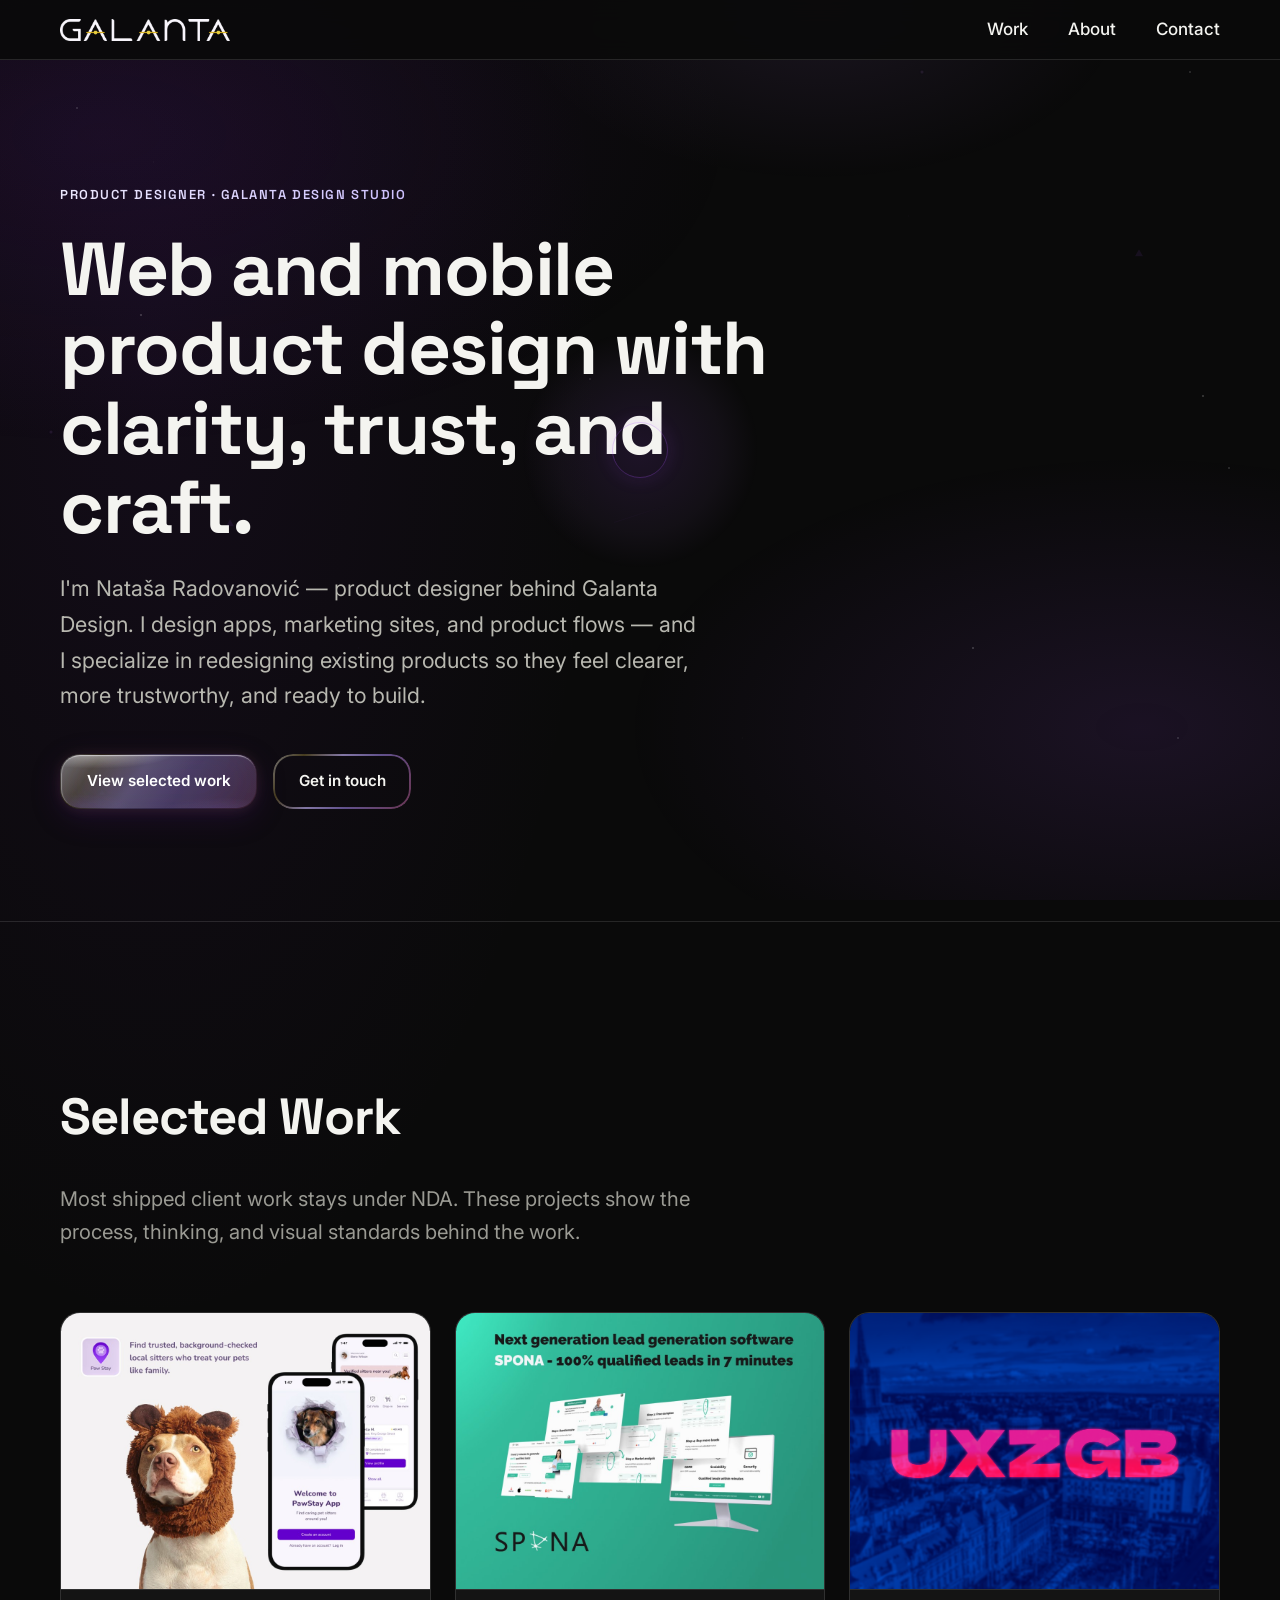
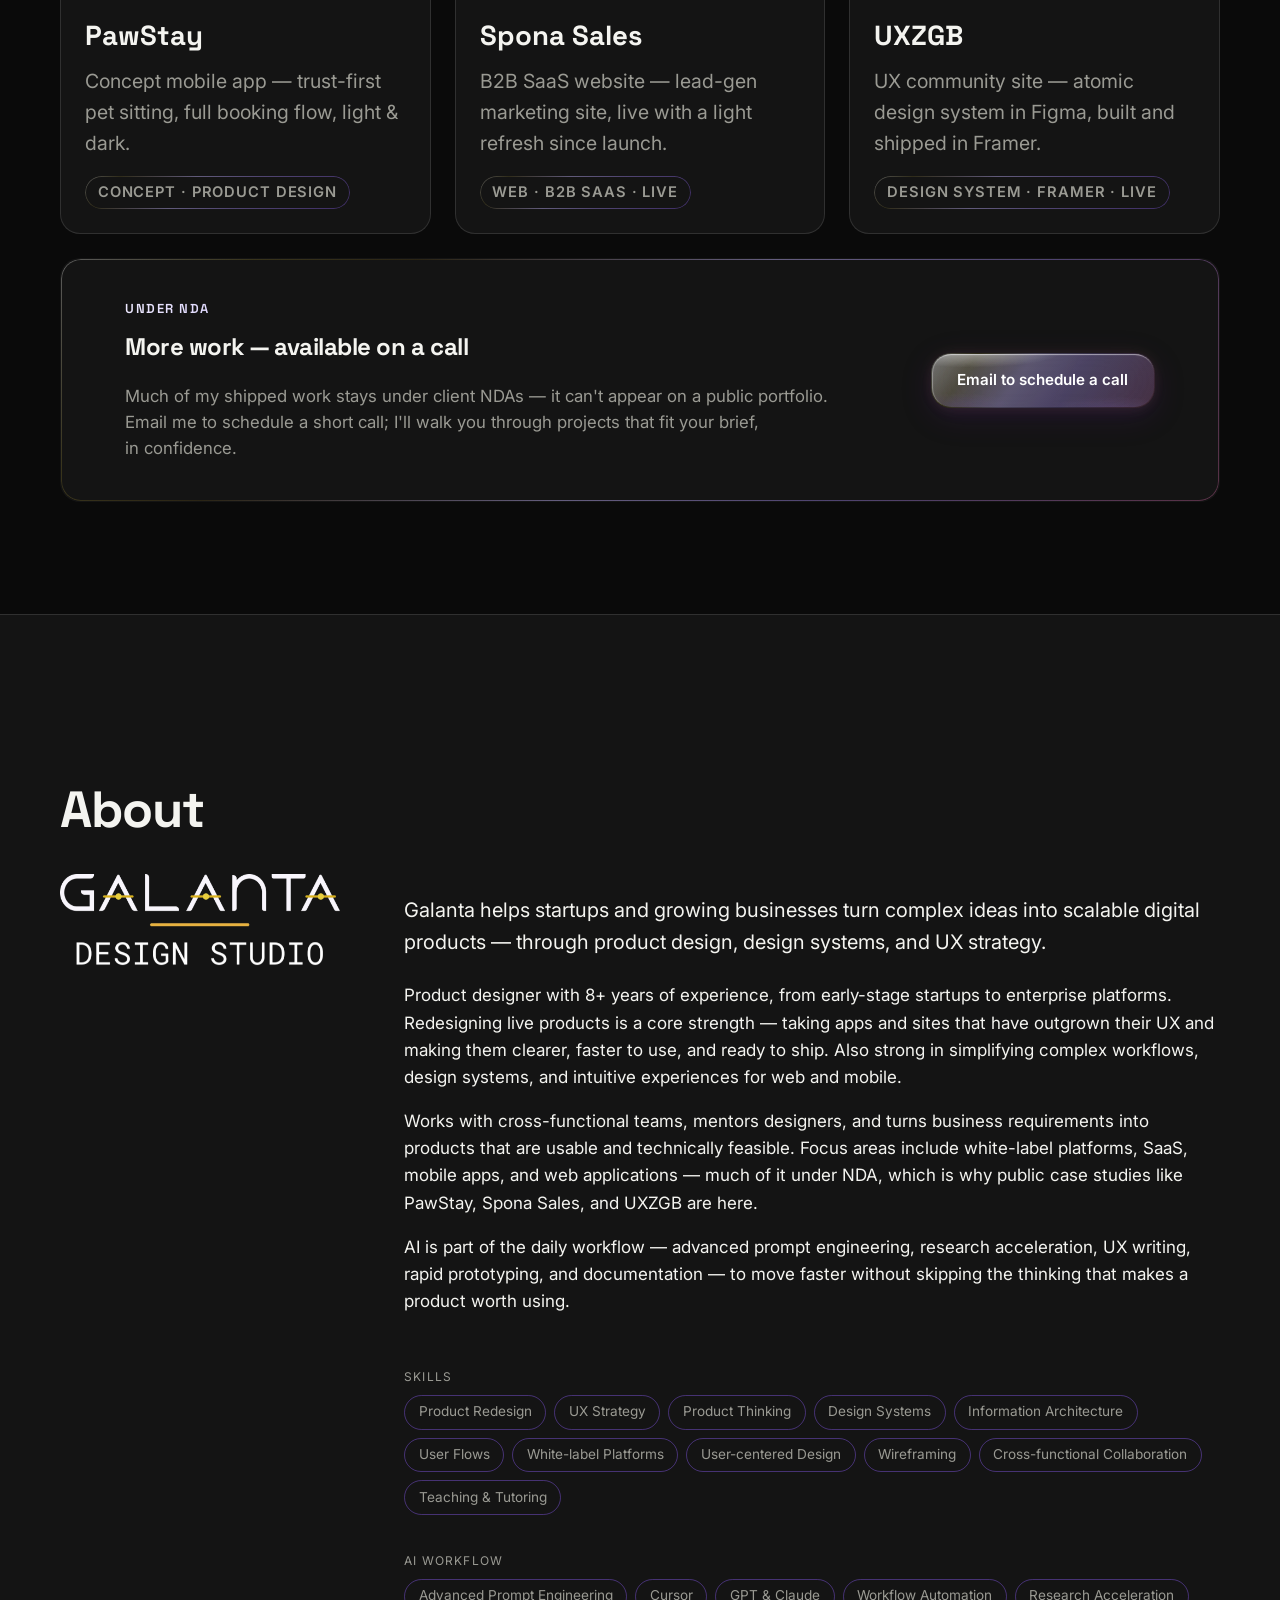
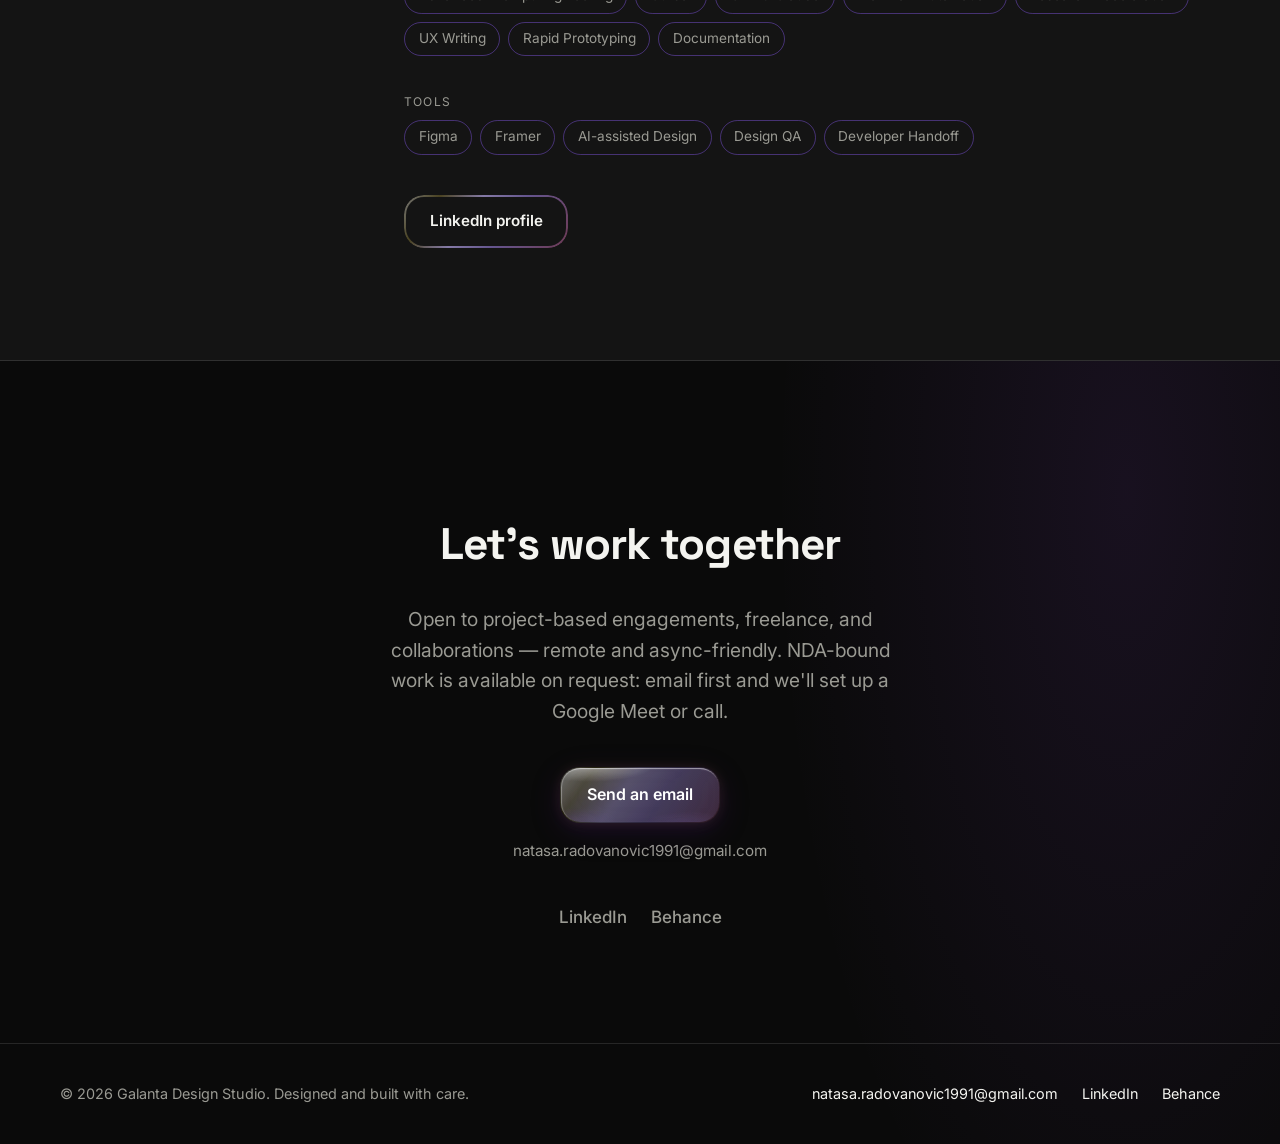
==== commit ed8ed346: "Refine glass primary, pill outlines, and contact email CTA. Make the primary button more glass-like," ====
--- a/index.html
+++ b/index.html
@@ -13,7 +13,7 @@
   <link rel="preconnect" href="https://api.fontshare.com" crossorigin>
   <link href="https://api.fontshare.com/v2/css?f[]=clash-display@600,700&display=swap" rel="stylesheet">
   <link href="https://fonts.googleapis.com/css2?family=Inter:wght@400;500;600&family=Space+Grotesk:wght@500;700&display=swap" rel="stylesheet">
-  <link rel="stylesheet" href="assets/css/styles.css?v=29">
+  <link rel="stylesheet" href="assets/css/styles.css?v=30">
   <link rel="stylesheet" href="assets/css/effects.css?v=41">
   <script>
     if ('serviceWorker' in navigator) {
@@ -148,7 +148,10 @@
       <div class="container">
         <h2 class="section-title">Let's work together</h2>
         <p class="contact__text">Open to project-based engagements, freelance, and collaborations — remote and async-friendly. NDA-bound work is available on request: email first and we'll set up a Google Meet or call.</p>
-        <a href="mailto:natasa.radovanovic1991@gmail.com" class="contact__email">natasa.radovanovic1991@gmail.com</a>
+        <div class="contact__actions">
+          <a href="mailto:natasa.radovanovic1991@gmail.com" class="button button--primary contact__email-btn">Send an email</a>
+          <p class="contact__email-address">natasa.radovanovic1991@gmail.com</p>
+        </div>
         <div class="contact__socials">
           <a href="https://www.linkedin.com/in/natasa-radovanovic-b51b3b107/" target="_blank" rel="noopener noreferrer">LinkedIn</a>
           <a href="https://www.behance.net/natasaradovanovic" target="_blank" rel="noopener noreferrer">Behance</a>
--- a/assets/css/styles.css
+++ b/assets/css/styles.css
@@ -18,7 +18,14 @@
   --gradient-accent: linear-gradient(168deg, #8766f2 0%, #7c3aed 52%, #7340e6 100%);
   --gradient-accent-hover: linear-gradient(168deg, #9474f4 0%, #8452ee 52%, #7c3aed 100%);
   --gradient-accent-text: linear-gradient(120deg, #ede9fe 0%, #c4b5fd 38%, #a78bfa 72%, #9333ea 100%);
-  --gradient-pill-outline: linear-gradient(120deg, #f5e6b8 0%, #edd896 12%, #ede9fe 22%, #c4b5fd 38%, #a78bfa 72%, #9333ea 100%);
+  --gradient-pill-outline: linear-gradient(
+    132deg,
+    rgba(255, 255, 255, 0.28) 0%,
+    rgba(253, 224, 71, 0.12) 12%,
+    rgba(196, 181, 253, 0.44) 38%,
+    rgba(167, 139, 250, 0.4) 62%,
+    rgba(139, 92, 246, 0.36) 100%
+  );
   --gradient-nda-outline: linear-gradient(
     132deg,
     rgba(255, 255, 255, 0.3) 0%,
@@ -28,8 +35,8 @@
     rgba(167, 139, 250, 0.4) 72%,
     rgba(244, 114, 182, 0.3) 100%
   );
-  --glass-blur: blur(24px) saturate(185%);
-  --glass-primary-bg: rgba(255, 255, 255, 0.09);
+  --glass-blur: blur(28px) saturate(195%);
+  --glass-primary-bg: rgba(255, 255, 255, 0.05);
   --gradient-outline: linear-gradient(
     125deg,
     rgba(255, 255, 255, 0.42) 0%,
@@ -171,13 +178,13 @@
   background-clip: padding-box, border-box;
   -webkit-background-clip: padding-box, border-box;
   box-shadow:
-    inset 0 2px 1px -1px rgba(253, 224, 71, 0.2),
-    inset 2px 0 1px -1px rgba(255, 255, 255, 0.3),
-    inset 0 -1px 1px -1px rgba(255, 255, 255, 0.12),
-    inset -1px 0 1px -1px rgba(255, 255, 255, 0.08),
-    0 0 16px rgba(251, 191, 36, 0.1),
-    0 8px 32px rgba(88, 28, 135, 0.2),
-    0 4px 18px rgba(236, 72, 153, 0.05);
+    inset 0 2px 1px -1px rgba(255, 255, 255, 0.52),
+    inset 2px 0 1px -1px rgba(255, 255, 255, 0.34),
+    inset 0 -1px 1px -1px rgba(255, 255, 255, 0.1),
+    inset -1px 0 1px -1px rgba(255, 255, 255, 0.06),
+    0 0 14px rgba(251, 191, 36, 0.08),
+    0 8px 32px rgba(88, 28, 135, 0.18),
+    0 4px 18px rgba(139, 92, 246, 0.08);
 }
 
 .button--primary::before {
@@ -188,16 +195,14 @@
   border-radius: inherit;
   pointer-events: none;
   background:
-    radial-gradient(ellipse 52% 42% at 82% 105%, rgba(244, 114, 182, 0.14), transparent 58%),
-    radial-gradient(ellipse 46% 38% at 10% 95%, rgba(56, 189, 248, 0.12), transparent 55%),
-    radial-gradient(ellipse 72% 58% at 18% -8%, rgba(255, 255, 255, 0.4), transparent 58%),
+    radial-gradient(ellipse 52% 42% at 82% 105%, rgba(167, 139, 250, 0.12), transparent 58%),
+    radial-gradient(ellipse 46% 38% at 10% 95%, rgba(139, 92, 246, 0.1), transparent 55%),
+    radial-gradient(ellipse 72% 58% at 18% -8%, rgba(255, 255, 255, 0.48), transparent 58%),
     linear-gradient(
       148deg,
-      rgba(255, 255, 255, 0.16) 0%,
-      rgba(196, 181, 253, 0.1) 30%,
-      rgba(96, 165, 250, 0.08) 52%,
-      rgba(236, 72, 153, 0.06) 74%,
-      rgba(139, 92, 246, 0.1) 100%
+      rgba(255, 255, 255, 0.18) 0%,
+      rgba(196, 181, 253, 0.08) 35%,
+      rgba(139, 92, 246, 0.06) 100%
     );
 }
 
@@ -208,14 +213,13 @@
   z-index: -1;
   border-radius: inherit;
   pointer-events: none;
-  opacity: 0.28;
+  opacity: 0.22;
   mix-blend-mode: soft-light;
   background: linear-gradient(
     112deg,
     transparent 0%,
-    rgba(56, 189, 248, 0.22) 26%,
-    rgba(192, 132, 252, 0.28) 48%,
-    rgba(244, 114, 182, 0.22) 70%,
+    rgba(196, 181, 253, 0.2) 30%,
+    rgba(167, 139, 250, 0.24) 55%,
     transparent 100%
   );
 }
@@ -223,18 +227,18 @@
 .button--primary:hover {
   color: #fff;
   background:
-    linear-gradient(rgba(255, 255, 255, 0.12), rgba(255, 255, 255, 0.12)) padding-box,
+    linear-gradient(rgba(255, 255, 255, 0.09), rgba(255, 255, 255, 0.09)) padding-box,
     var(--gradient-outline-primary) border-box;
   background-clip: padding-box, border-box;
   -webkit-background-clip: padding-box, border-box;
   box-shadow:
-    inset 0 2px 1px -1px rgba(253, 224, 71, 0.28),
-    inset 2px 0 1px -1px rgba(255, 255, 255, 0.38),
-    inset 0 -1px 1px -1px rgba(255, 255, 255, 0.14),
-    inset -1px 0 1px -1px rgba(255, 255, 255, 0.1),
-    0 0 22px rgba(251, 191, 36, 0.14),
-    0 10px 40px rgba(109, 40, 217, 0.24),
-    0 4px 16px rgba(236, 72, 153, 0.07);
+    inset 0 2px 1px -1px rgba(255, 255, 255, 0.58),
+    inset 2px 0 1px -1px rgba(255, 255, 255, 0.4),
+    inset 0 -1px 1px -1px rgba(255, 255, 255, 0.12),
+    inset -1px 0 1px -1px rgba(255, 255, 255, 0.08),
+    0 0 18px rgba(251, 191, 36, 0.1),
+    0 10px 40px rgba(109, 40, 217, 0.22),
+    0 4px 16px rgba(139, 92, 246, 0.1);
 }
 
 .button--secondary {
@@ -876,26 +880,26 @@
   color: var(--color-muted);
   font-size: 1.2rem;
   max-width: 540px;
-  margin: 0 auto var(--space-md);
-}
-
-.contact__email {
-  display: inline-block;
-  font-family: 'Clash Display', var(--font-display), sans-serif;
-  font-size: clamp(1.15rem, 4.5vw, 2.5rem);
-  font-weight: 700;
-  background: var(--gradient-accent-text);
-  -webkit-background-clip: text;
-  background-clip: text;
-  -webkit-text-fill-color: transparent;
-  color: transparent;
+  margin: 0 auto var(--space-lg);
+}
+
+.contact__actions {
+  display: flex;
+  flex-direction: column;
+  align-items: center;
+  gap: var(--space-sm);
   margin-bottom: var(--space-lg);
-  word-break: break-word;
-  transition: filter 0.2s ease;
-}
-
-.contact__email:hover {
-  filter: brightness(1.12);
+}
+
+.contact__email-btn {
+  font-size: 1rem;
+}
+
+.contact__email-address {
+  margin: 0;
+  font-size: 0.95rem;
+  color: var(--color-muted);
+  user-select: all;
 }
 
 .contact__socials {
